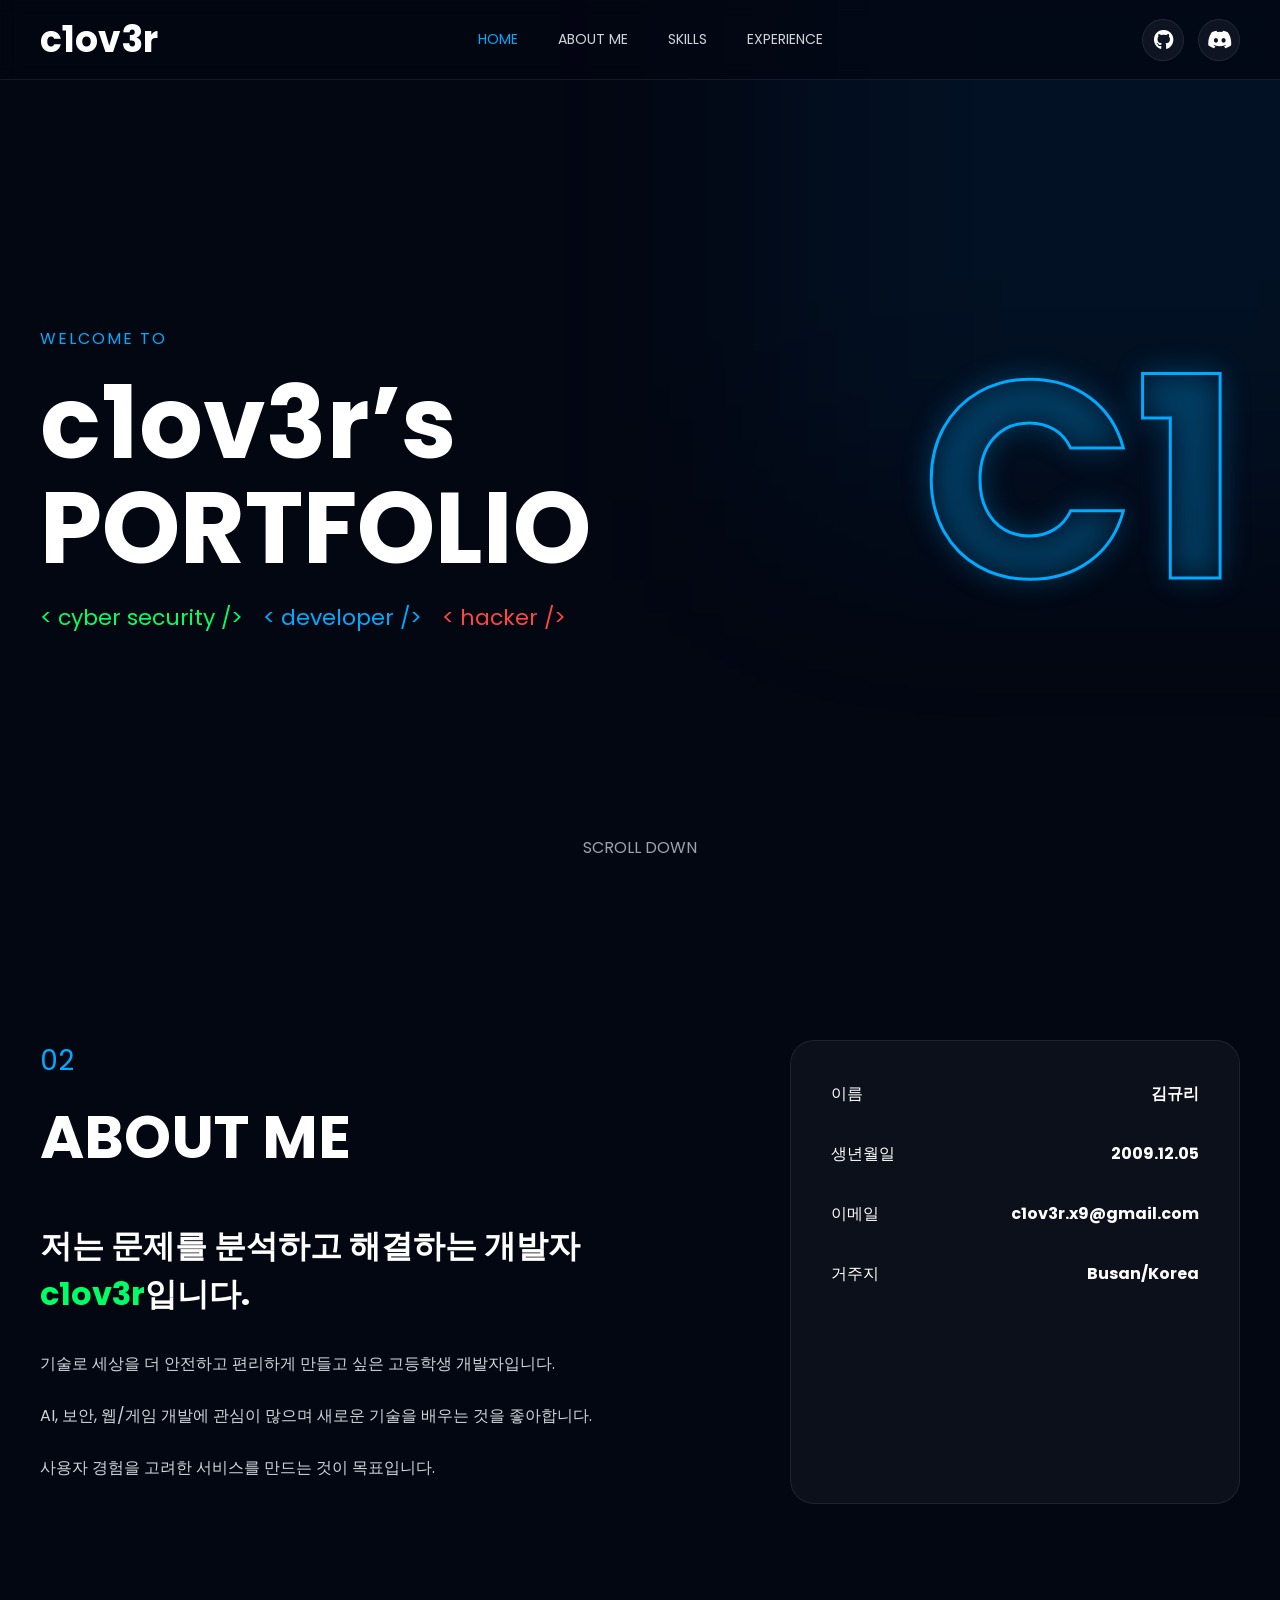
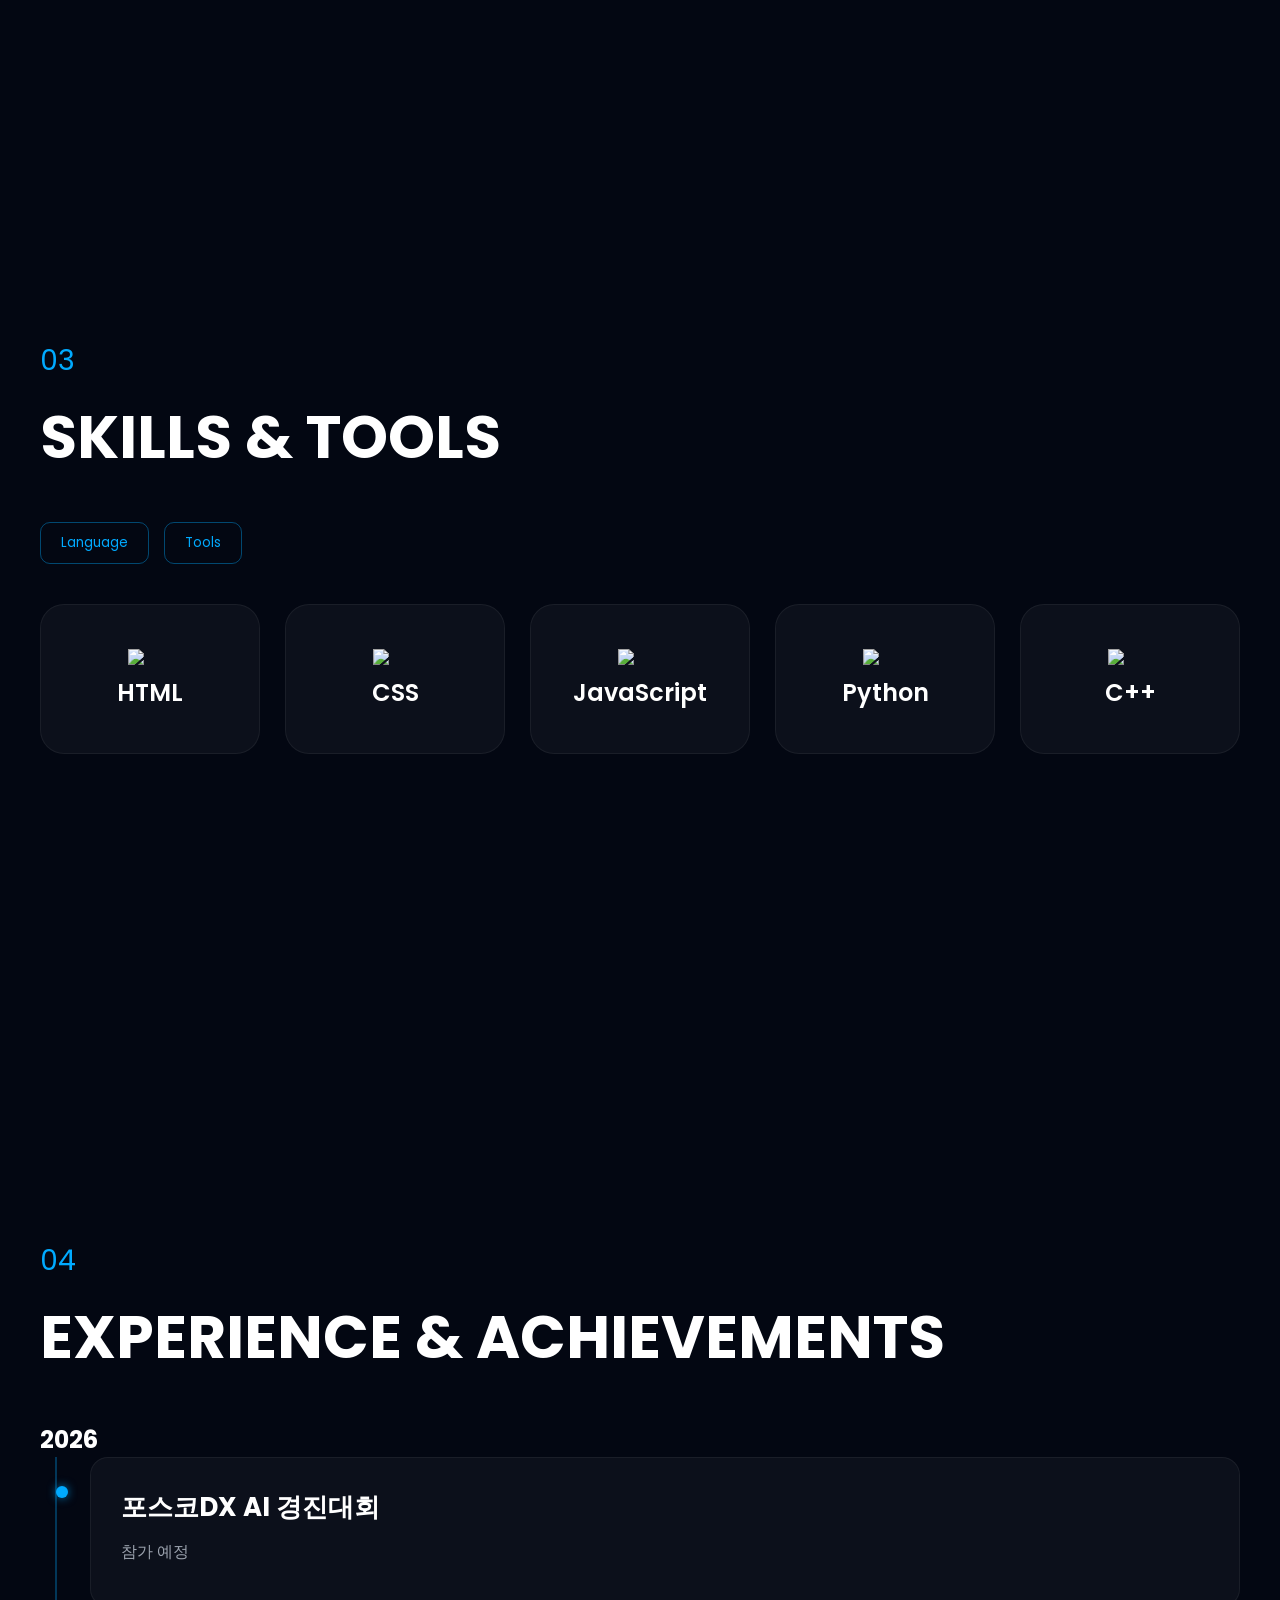
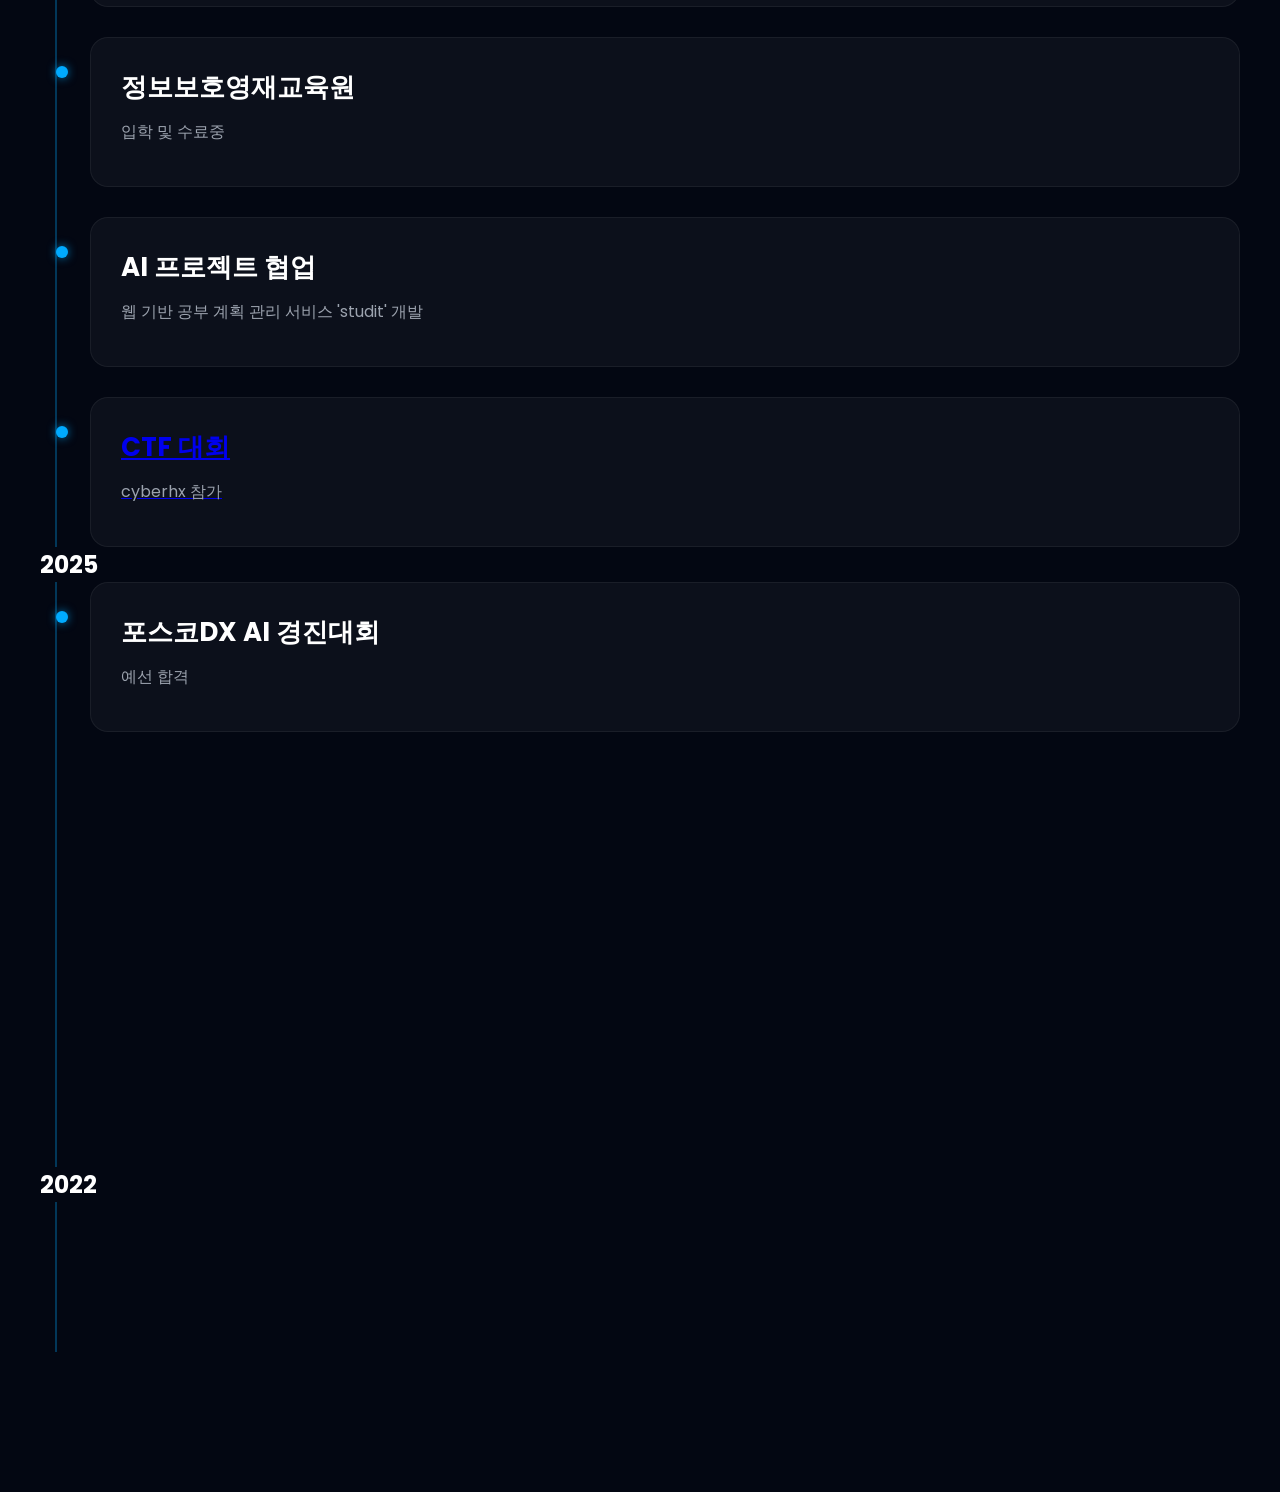
==== index.html @ b5b1b668 "Rename portfolio.html to index.html" ====
<!DOCTYPE html>
<html lang="ko">
<head>
  <meta charset="UTF-8">
  <meta name="viewport" content="width=device-width, initial-scale=1.0">
  <title>c1ov3r Portfolio</title>

  <link rel="stylesheet" href="portfolio.css">
  <link rel="stylesheet"
    href="https://cdnjs.cloudflare.com/ajax/libs/font-awesome/6.5.1/css/all.min.css">
</head>

<body>

<!-- HEADER -->
<header class="header">
  <div class="container header-container">

    <div class="logo">c1ov3r</div>

    <nav>
      <a href="#home">HOME</a>
      <a href="#about">ABOUT ME</a>
      <a href="#skills">SKILLS</a>
      <a href="#experience">EXPERIENCE</a>
    </nav>

    <div class="nav-icons">
      <a href="https://github.com/c1ov3r-x" target="_blank">
      <i class="fa-brands fa-github"></i>
      </a>
       <a href="https://discord.com/users/807173022796087297" target="_blank">
       <i class="fa-brands fa-discord"></i>
       </a>
    </div>

  </div>
</header>

<!-- HOME -->
<section id="home" class="hero">
  <div class="container hero-container">

    <div class="hero-left">
      <span class="welcome">WELCOME TO</span>

      <h1>
        c1ov3r’s <br>
        PORTFOLIO
      </h1>

      <div class="tags">
        <span class="green">&lt; cyber security /&gt;</span>
        <span class="blue">&lt; developer /&gt;</span>
        <span class="red">&lt; hacker /&gt;</span>
      </div>
    </div>

    <div class="hero-right">
      <h2>C1</h2>
    </div>

  </div>

  <div class="scroll-down">SCROLL DOWN</div>
</section>

<!-- ABOUT -->
<section id="about" class="about-page">
  <div class="container about-container">

    <div class="about-left">
      <span class="section-number">02</span>
      <h1>ABOUT ME</h1>

      <h3>
        저는 문제를 분석하고 해결하는 개발자 
        <span style="color:#00ff66;">c1ov3r</span>입니다.
      </h3>

      <p>기술로 세상을 더 안전하고 편리하게 만들고 싶은 고등학생 개발자입니다.</p>
      <p>AI, 보안, 웹/게임 개발에 관심이 많으며 새로운 기술을 배우는 것을 좋아합니다.</p>
      <p>사용자 경험을 고려한 서비스를 만드는 것이 목표입니다.</p>
    </div>

    <div class="about-card">
      <div class="info-row"><span>이름</span><strong>김규리</strong></div>
      <div class="info-row"><span>생년월일</span><strong>2009.12.05</strong></div>
      <div class="info-row"><span>이메일</span><strong>c1ov3r.x9@gmail.com</strong></div>
      <div class="info-row"><span>거주지</span><strong>Busan/Korea</strong></div>
    </div>

  </div>
</section>

<!-- SKILLS -->
<section id="skills" class="skills-page">
  <div class="container">

    <span class="section-number">03</span>
    <h1>SKILLS & TOOLS</h1>

    <div class="category-buttons">
      <button onclick="showCategory('language')">Language</button>
      <button onclick="showCategory('tools')">Tools</button>
    </div>

    <div id="skills-container" class="skills-grid"></div>
    <div id="experience-box" class="experience-box"></div>

  </div>
</section>

<!-- EXPERIENCE -->
<section id="experience" class="experience-page">
  <div class="container">

    <span class="section-number">04</span>
    <h1>EXPERIENCE & ACHIEVEMENTS</h1>

    <!-- 2026 -->
    <div class="year-section">
      <h2 class="year-title">2026</h2>

      <div class="timeline">

        <div class="timeline-card">
          <h3>포스코DX AI 경진대회</h3>
          <p>참가 예정</p>
        </div>

        <div class="timeline-card">
          <h3>정보보호영재교육원</h3>
          <p>입학 및 수료중</p>
        </div>

        <div class="timeline-card">
          <h3>AI 프로젝트 협업</h3>
          <p>웹 기반 공부 계획 관리 서비스 'studit' 개발</p>
        </div>

        <a href="https://ctf.cyberhx.com" target="_blank" class="timeline-card">
          <h3>CTF 대회</h3>
          <p>cyberhx 참가</p>
        </a>

      </div>
    </div>

    <!-- 2025 -->
    <div class="year-section">
      <h2 class="year-title">2025</h2>

      <div class="timeline">

        <div class="timeline-card">
          <h3>포스코DX AI 경진대회</h3>
          <p>예선 합격</p>
        </div>

        <div class="timeline-card">
          <h3>코딩 동아리 부장</h3>
          <p>팀 프로젝트 운영</p>
        </div>

        <div class="timeline-card">
          <h3>메이커톤 & 해커톤</h3>
          <p>
            다양한 프로젝트 개발 및 발표<br>
            - 심장박동 측정 앱 개발<br>
            - 촉각 통역 시스템 개발<br>
            - 자율주행 시뮬레이터 웹 개발
          </p>
        </div>

      </div>
    </div>

    <!-- 2022 -->
    <div class="year-section">
      <h2 class="year-title">2022</h2>

      <div class="timeline">
        <div class="timeline-card">
          <h3>정보처리기능사</h3>
          <p>자격증 취득</p>
        </div>
      </div>

    </div>

  </div>
</section>

<script src="portfolio.js"></script>

</body>
</html>
---- portfolio.css ----
@import url('https://fonts.googleapis.com/css2?family=Poppins:wght@300;400;500;600;700;800&display=swap');

*{
  margin:0;
  padding:0;
  box-sizing:border-box;
  font-family:'Poppins', sans-serif;
}

html{
  scroll-behavior:smooth;
}

body{
  background:#030712;
  color:white;
  overflow-x:hidden;
}

/* 배경 효과 */

body::before{
  content:'';
  position:fixed;

  width:700px;
  height:700px;

  background:rgba(0,140,255,0.08);

  filter:blur(120px);

  top:-200px;
  right:-200px;

  z-index:-1;
}

/* 공통 컨테이너 */

.container{
  width:100%;
  max-width:1200px;
  margin:0 auto;
}

/* HEADER */

.header{
  width:100%;
  height:80px;

  position:fixed;
  top:0;

  background:rgba(3,7,18,0.7);

  backdrop-filter:blur(10px);

  border-bottom:1px solid rgba(255,255,255,0.08);

  z-index:999;
}

.header-container{
  height:100%;

  display:flex;
  justify-content:space-between;
  align-items:center;
}

.logo{ 
  font-size:36px; 
  font-weight:700; 
}

nav{
  display:flex;
  gap:40px;
}

nav a{
  color:#d1d5db;
  text-decoration:none;
  font-size:14px;
  transition:0.3s;
}

nav a:hover,
nav a.active{
  color:#00aaff;
}

/* ===== NAV ICONS ===== */

.nav-icons{
    display:flex;
    align-items:center;
    gap:14px;
}

.nav-icons a{
    width:42px;
    height:42px;

    display:flex;
    justify-content:center;
    align-items:center;

    border-radius:50%;

    background:rgba(255,255,255,0.05);
    border:1px solid rgba(255,255,255,0.08);

    text-decoration:none;

    transition:.3s;
}

.nav-icons a:hover{
    background:#00aaff;
    border-color:#00aaff;

    transform:translateY(-3px);

    box-shadow:0 0 15px rgba(0,170,255,.5);
}

.nav-icons i{
    color:white;
    font-size:20px;
}

/* HERO */

.hero{
  min-height:100vh;

  display:flex;
  align-items:center;

  padding:120px 40px 60px;
}

.hero-container{
  width:100%;

  display:flex;
  justify-content:space-between;
  align-items:center;
}

.hero-left{
  max-width:650px;
}

.welcome{
  color:#00aaff;
  letter-spacing:2px;
}

.hero-left h1{
  font-size:100px;
  line-height:1.05;
  margin:20px 0;
}

.tags{
  display:flex;
  flex-wrap:wrap;
  gap:20px;

  font-size:22px;
}

.green{
  color:#00ff66;
}

.blue{
  color:#00aaff;
}

.red{
  color:#ff4444;
}

.hero-right h2{
  font-size:280px;

  color:transparent;

  -webkit-text-stroke:3px #00aaff;

  text-shadow:0 0 30px rgba(0,170,255,0.3);
}

.scroll-down{
  position:absolute;

  bottom:40px;
  left:50%;

  transform:translateX(-50%);

  color:#9ca3af;
}

/* 공통 페이지 */

.about-page,
.skills-page,
.experience-page{
  min-height:100vh;
  padding:140px 40px;
}

.section-number{
  color:#00aaff;
  font-size:28px;
}

h1{
  font-size:60px;
  margin:10px 0 40px;
}

/* ABOUT */

.about-container{
  display:flex;
  justify-content:space-between;
  gap:80px;
}

.about-left{
  max-width:650px;
}

.about-left h3{
  font-size:32px;
  line-height:1.5;
  margin-bottom:30px;
}

.about-left p{
  line-height:2;
  color:#d1d5db;
  margin-bottom:20px;
}

.about-card{
  width:450px;

  background:rgba(255,255,255,0.04);

  border:1px solid rgba(255,255,255,0.08);

  border-radius:24px;

  padding:40px;
}

.info-row{
  display:flex;
  justify-content:space-between;

  margin-bottom:35px;
}

/* SKILLS */

.skills-grid{
  display:grid;

  grid-template-columns:repeat(5,1fr);

  gap:25px;
}

.skill-box{
  height:150px;

  background:rgba(255,255,255,0.04);

  border:1px solid rgba(255,255,255,0.06);

  border-radius:24px;

  display:flex;
  justify-content:center;
  align-items:center;

  font-size:24px;
  font-weight:600;

  transition:0.3s;
}

.skill-box:hover{
  transform:translateY(-10px);

  border:1px solid #00aaff;

  box-shadow:0 0 25px rgba(0,170,255,0.25);
}

/* EXPERIENCE */

.timeline{
  position: relative;
  display:flex;
  flex-direction:column;
  gap:30px;
  padding-left:50px;
}

/* 왼쪽 세로 라인 */
.timeline::before{
  content:"";
  position:absolute;
  left:15px;
  top:0;
  width:2px;
  height:100%;
  background:rgba(0,170,255,0.3);
}

.timeline-card{
  position:relative;

  background:rgba(255,255,255,0.04);
  border:1px solid rgba(255,255,255,0.06);
  border-radius:18px;

  padding:30px;

  transition:0.3s;

  /* 스크롤 애니메이션 */
  opacity:0;
  transform:translateY(40px);
}

/* 등장 */
.timeline-card.show{
  opacity:1;
  transform:translateY(0);
}

/* 카드 앞 점 */
.timeline-card::before{
  content:"";
  position:absolute;
  left:-35px;
  top:28px;
  width:12px;
  height:12px;
  background:#00aaff;
  border-radius:50%;
  box-shadow:0 0 10px rgba(0,170,255,0.7);
}

.timeline-card:hover{
  transform:translateX(10px);
  border-color:#00aaff;
  box-shadow:0 0 20px rgba(0,170,255,0.25);
}

.timeline-card:hover::before{
  transform:scale(1.3);
  box-shadow:0 0 20px #00aaff;
}

.timeline-card h3{
  font-size:26px;
}

.timeline-card p{
  margin:12px 0;
  color:#9ca3af;
}

/* 반응형 */

@media(max-width:1100px){

  .hero-container{
    flex-direction:column;
    gap:50px;
    text-align:center;
  }

  .hero-right h2{
    font-size:180px;
  }

  .about-container{
    flex-direction:column;
  }

  .about-card{
    width:100%;
  }

  .skills-grid{
    grid-template-columns:repeat(2,1fr);
  }

  .nav-icons{
    display:none;
  }
}

@media(max-width:700px){

  .header{
    padding:0 20px;
  }

  nav{
    display:none;
  }

  .hero-left h1{
    font-size:60px;
  }

  .hero-right h2{
    font-size:120px;
  }

  h1{
    font-size:42px;
  }

  .skills-grid{
    grid-template-columns:1fr;
  }

  .blue-text{
    color:#00aaff !important;
  }

}

.category-buttons{
  display:flex;
  gap:15px;
  margin-bottom:40px;
}

.category-buttons button{
  background:transparent;
  border:1px solid rgba(0,170,255,0.4);
  color:#00aaff;

  padding:10px 20px;
  border-radius:10px;

  cursor:pointer;
  transition:0.3s;
}

.category-buttons button:hover{
  background:#00aaff;
  color:black;
  box-shadow:0 0 15px rgba(0,170,255,0.4);
}

.skill-box{
  flex-direction:column;
  gap:10px;
}

.skill-box img{
  width:45px;
}

.experience-box{
  margin-top:50px;
  padding:35px;

  background:rgba(255,255,255,0.04);
  border:1px solid rgba(0,170,255,0.3);

  border-radius:20px;

  display:none;

  animation:fadeIn 0.3s ease;
}

.experience-box h3{
  color:#00aaff;
  font-size:24px;
  margin-bottom:10px;
}

.experience-box p{
  color:#9ca3af;
  line-height:1.8;
}

@keyframes fadeIn{
  from{
    opacity:0;
    transform:translateY(10px);
  }
  to{
    opacity:1;
    transform:translateY(0);
  }
}
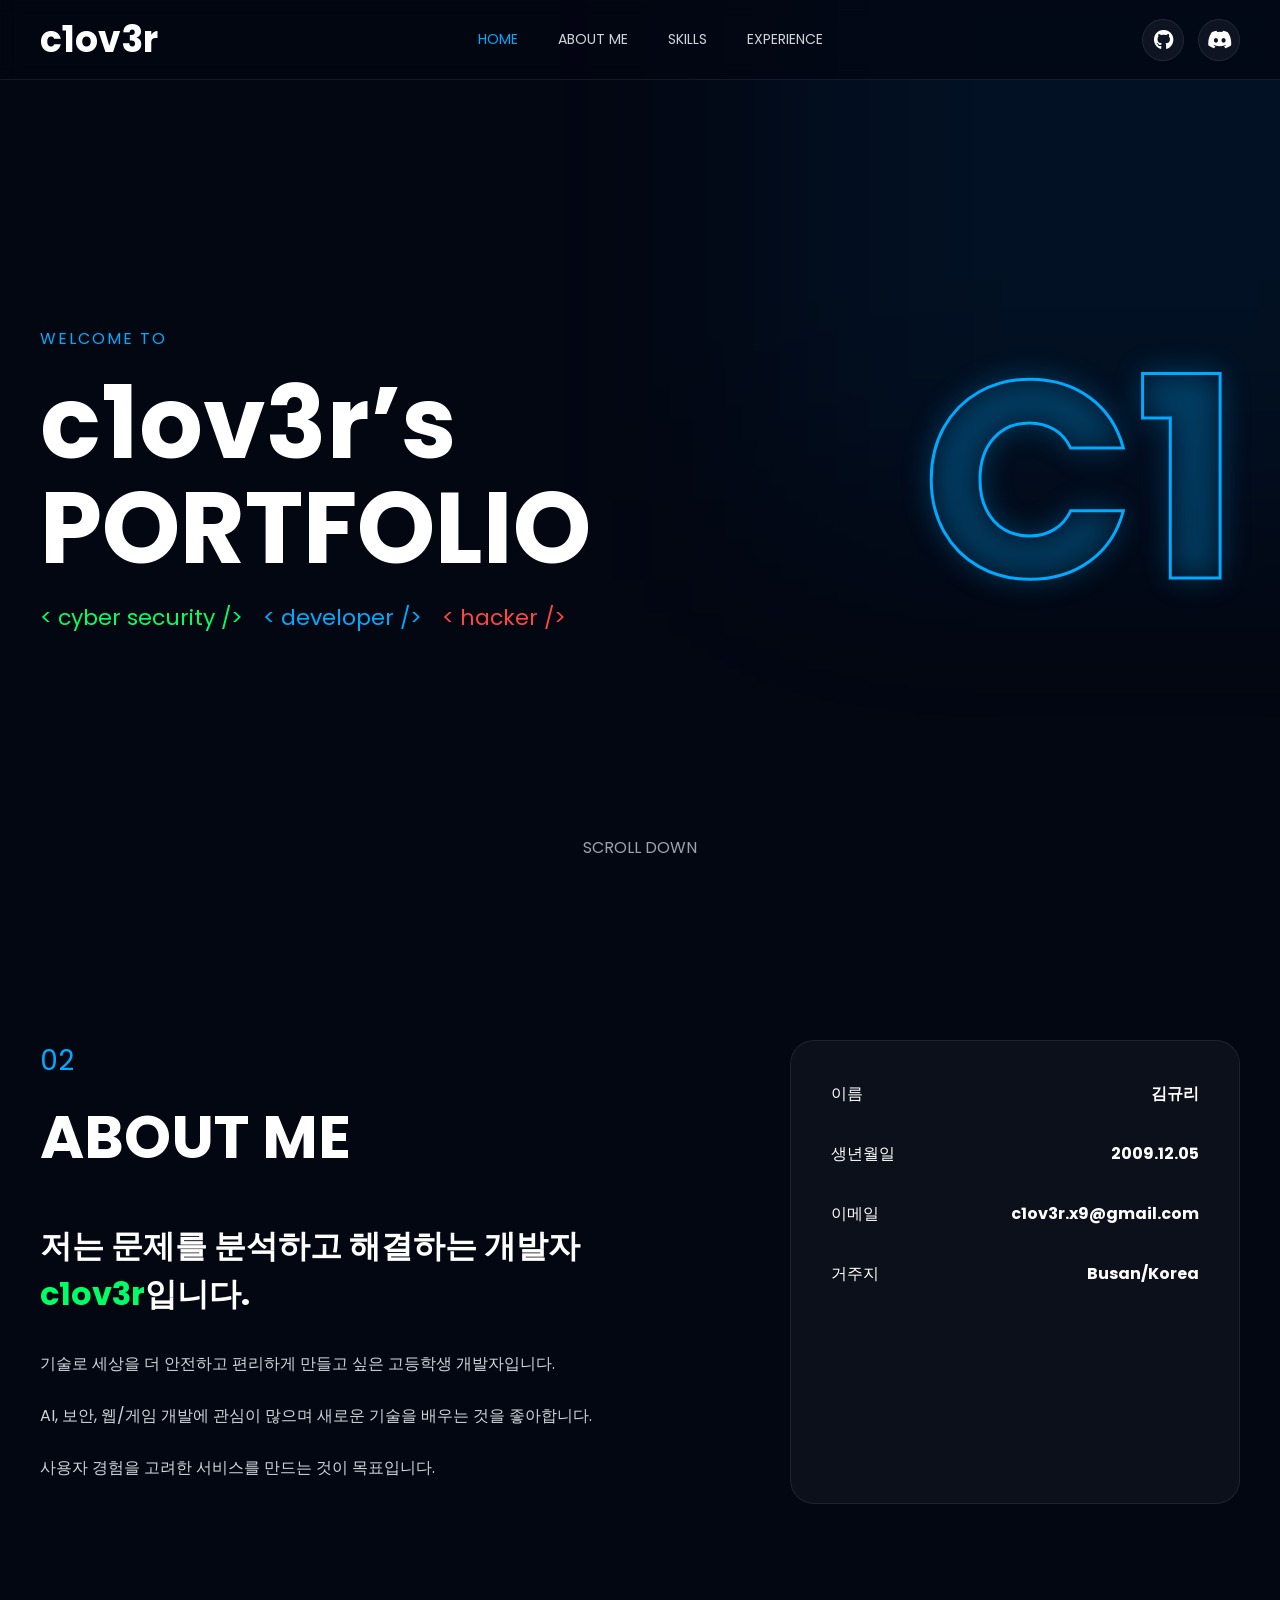
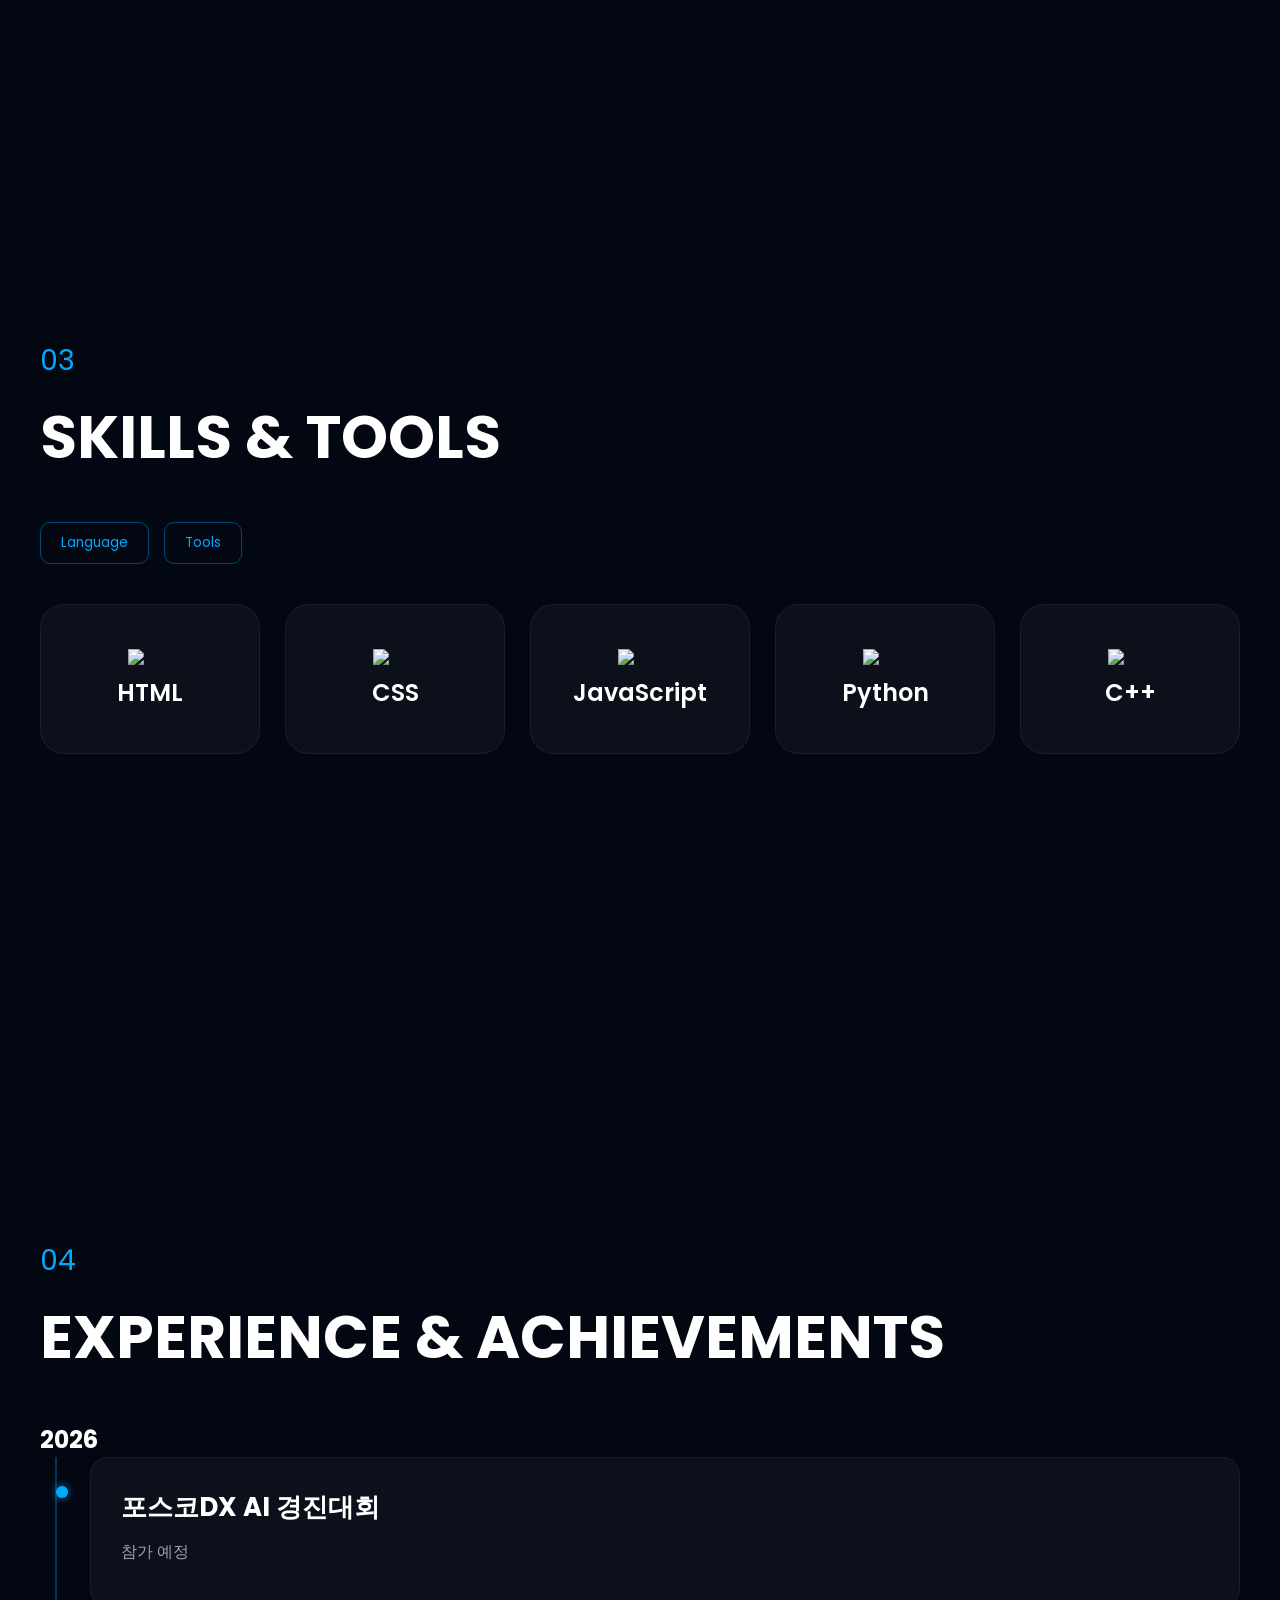
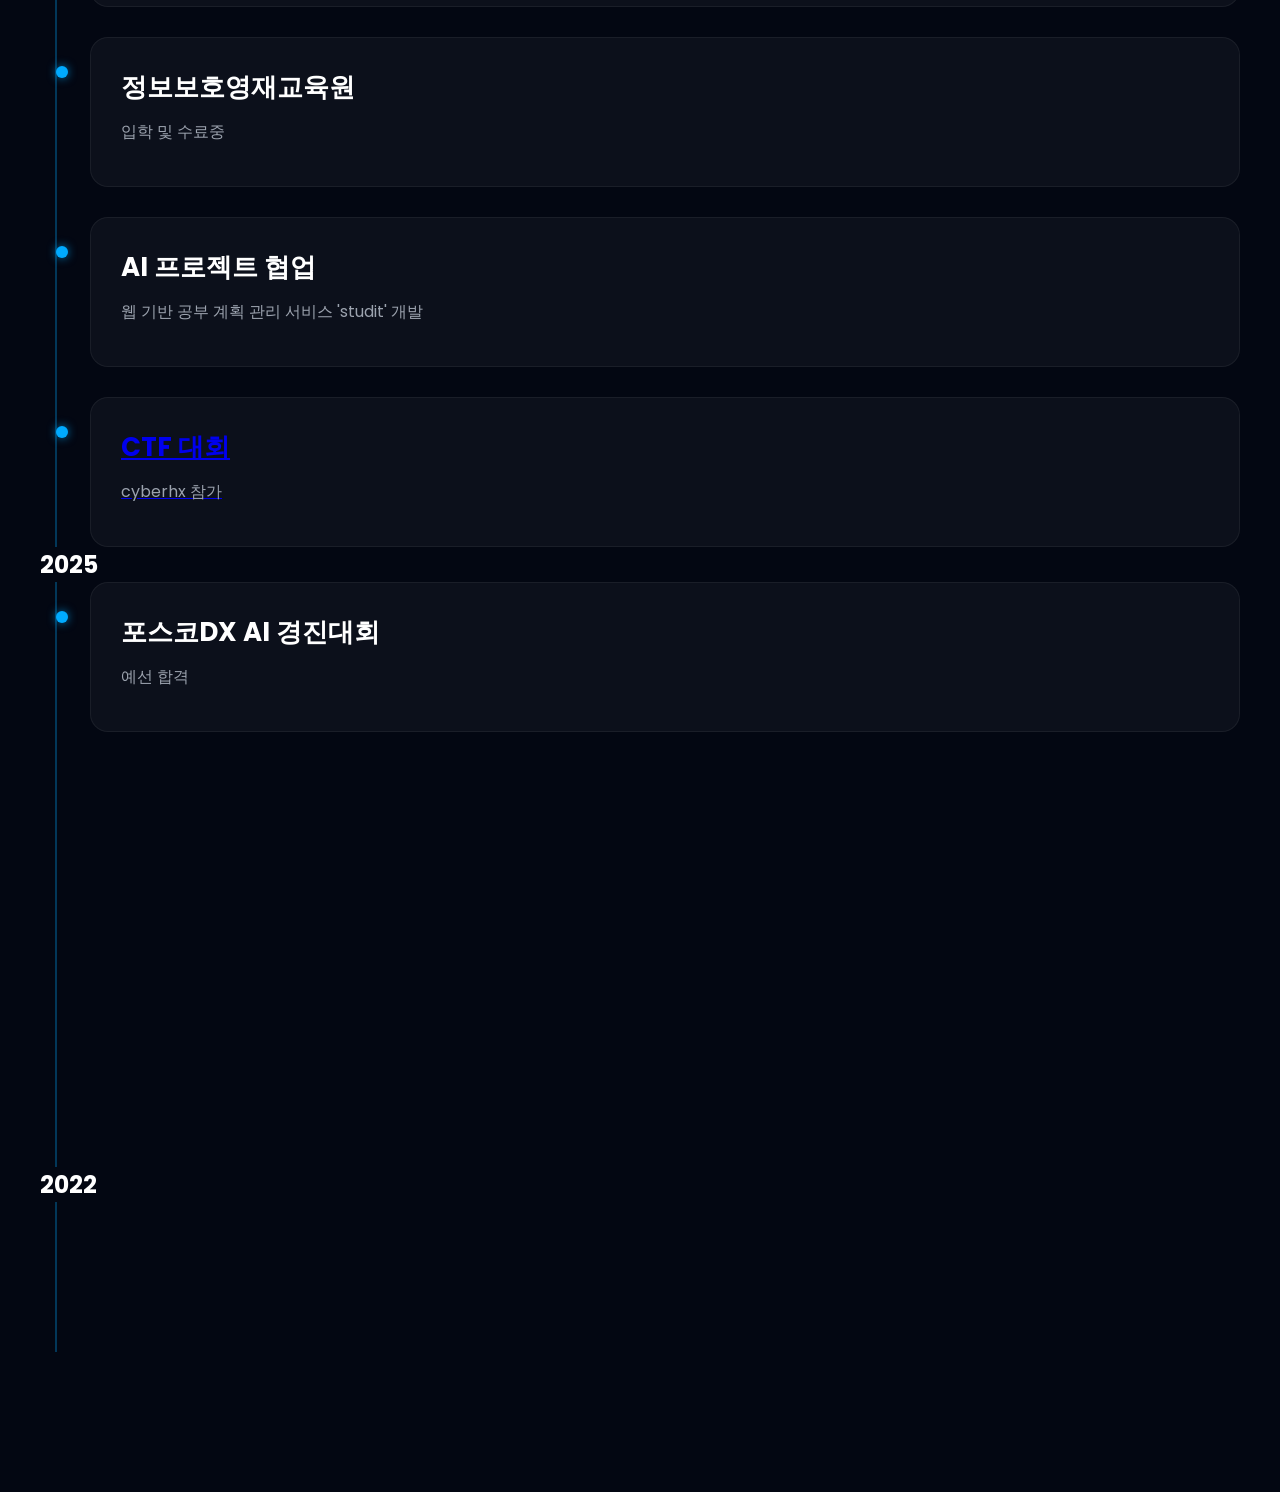
==== commit 897689ed: "Update index.html" ====
--- a/index.html
+++ b/index.html
@@ -168,7 +168,7 @@
           <p>
             다양한 프로젝트 개발 및 발표<br>
             - 심장박동 측정 앱 개발<br>
-            - 촉각 통역 시스템 개발<br>
+            - 시청각장애인의 사회적 의사소통을 지원하는 AI 기반 촉각 통역 시스템 개발<br>
             - 자율주행 시뮬레이터 웹 개발
           </p>
         </div>
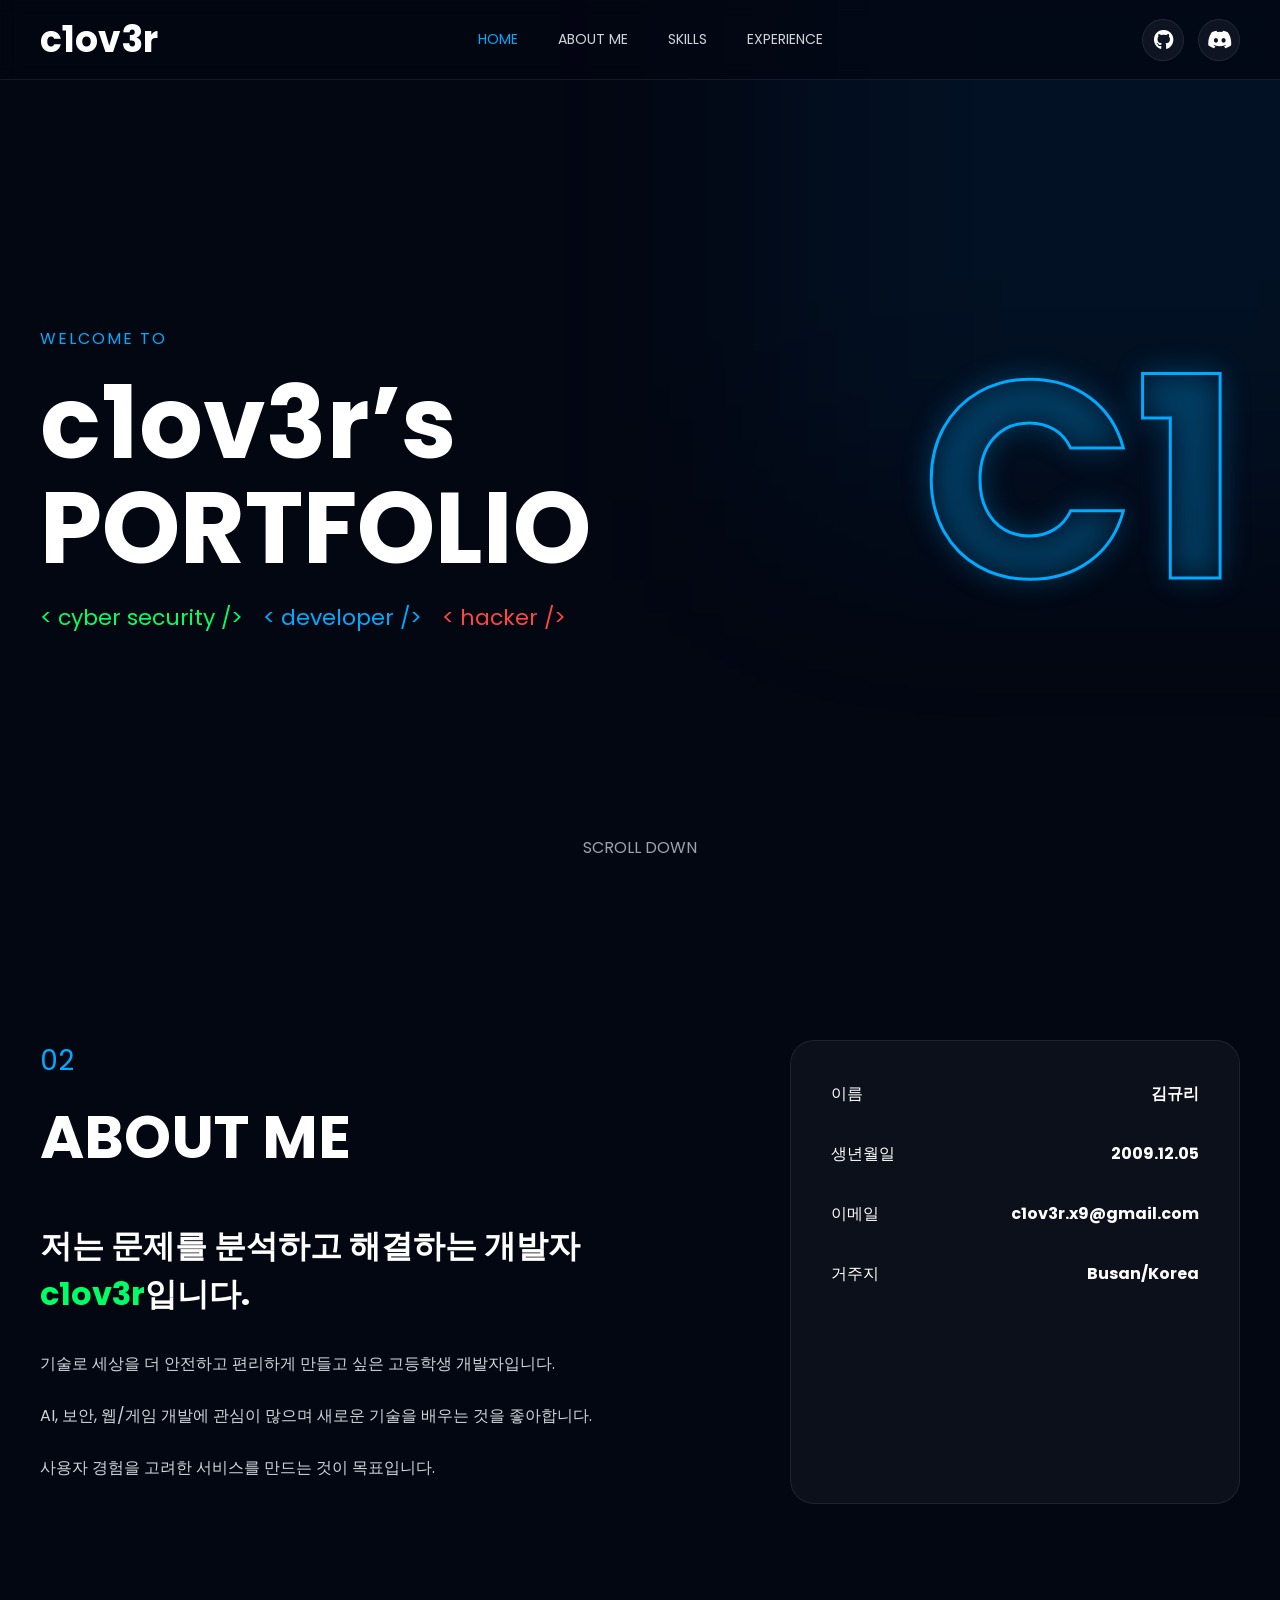
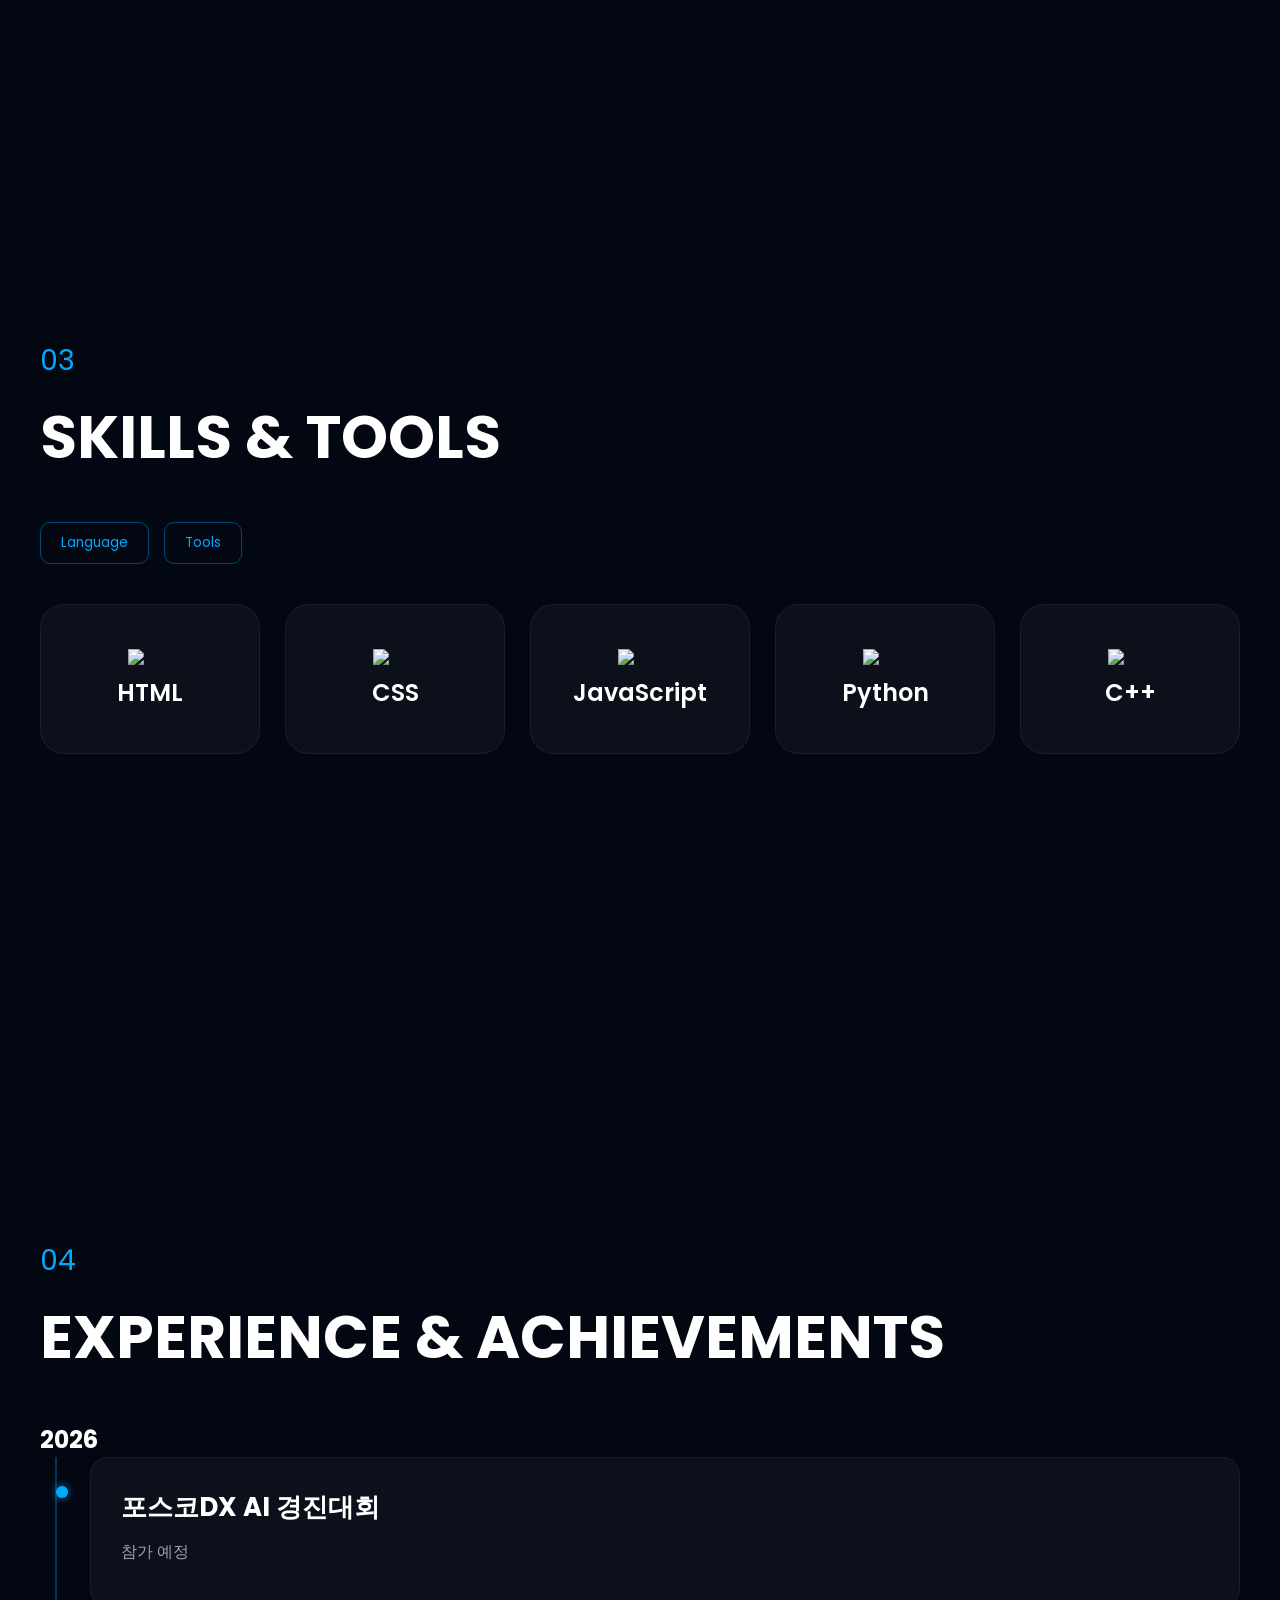
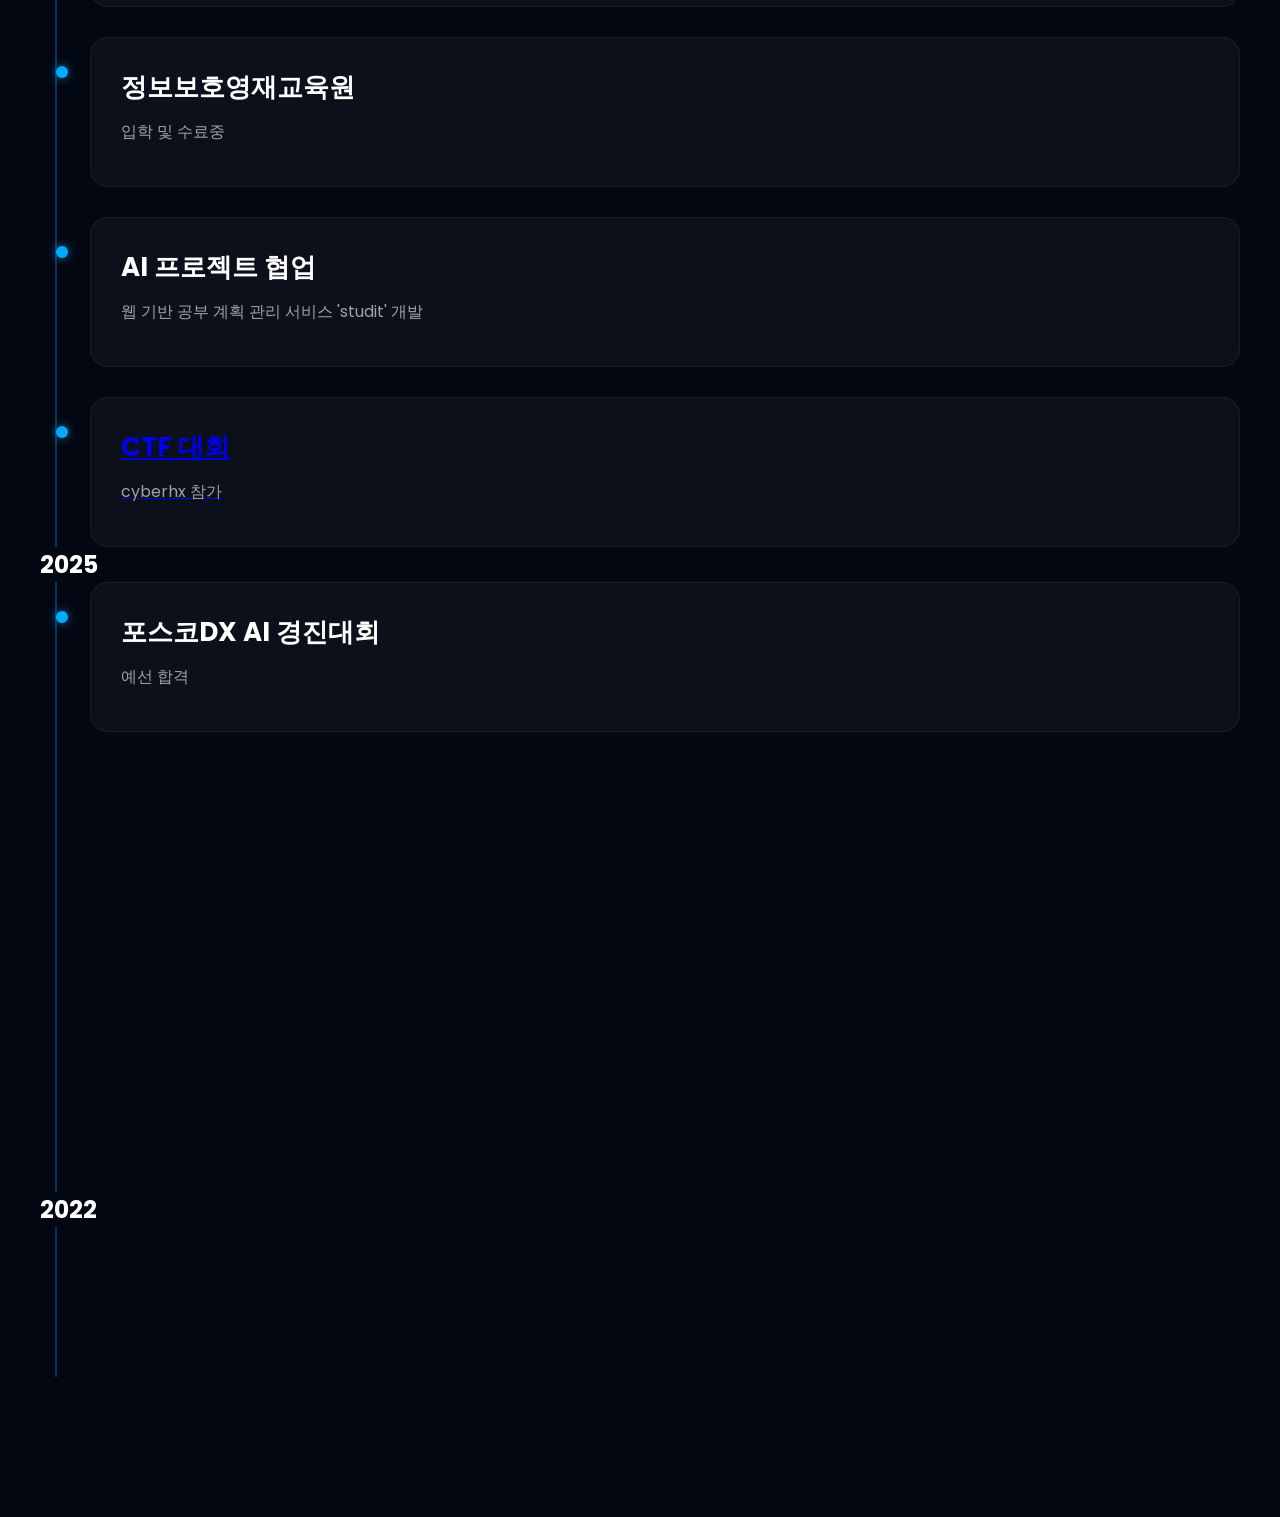
==== commit 5f85c565: "Update index.html" ====
--- a/index.html
+++ b/index.html
@@ -169,7 +169,8 @@
             다양한 프로젝트 개발 및 발표<br>
             - 심장박동 측정 앱 개발<br>
             - 시청각장애인의 사회적 의사소통을 지원하는 AI 기반 촉각 통역 시스템 개발<br>
-            - 자율주행 시뮬레이터 웹 개발
+            - 자율주행 시뮬레이터 웹 개발<br>
+            등등
           </p>
         </div>
 
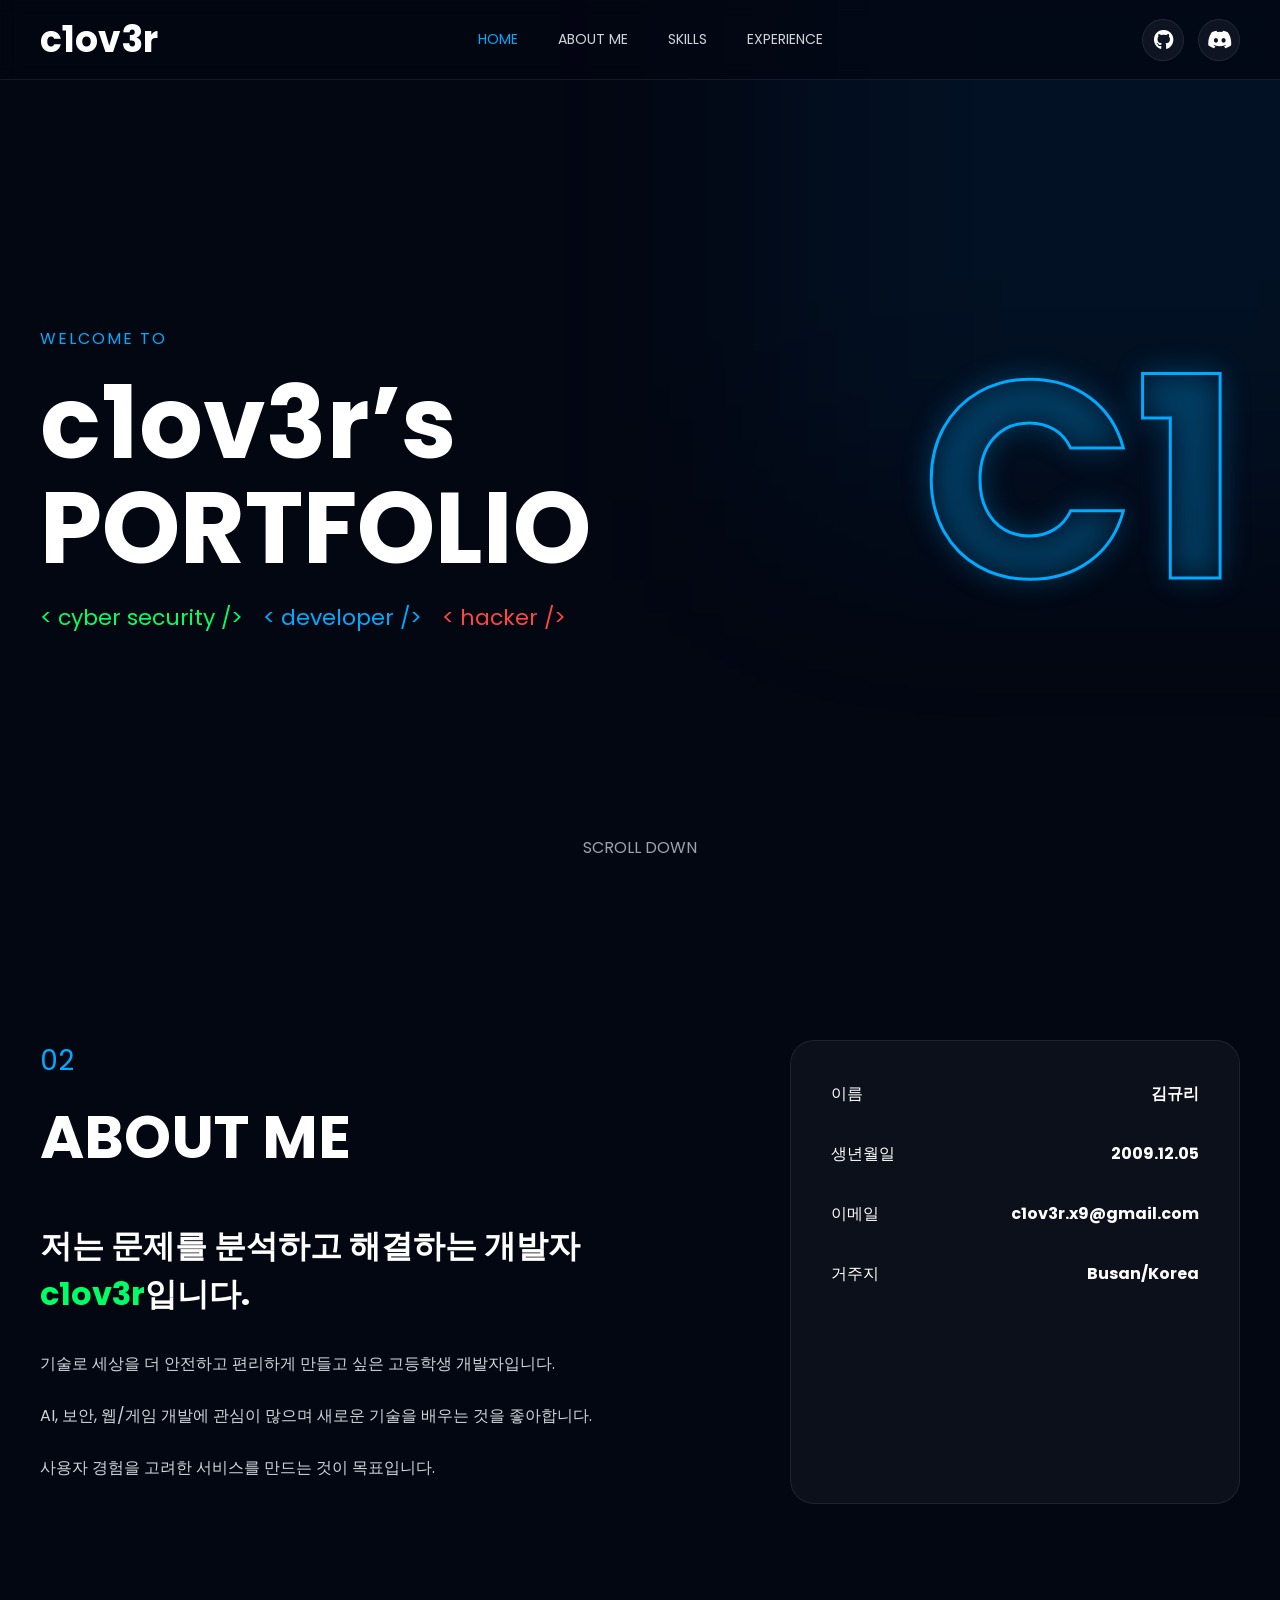
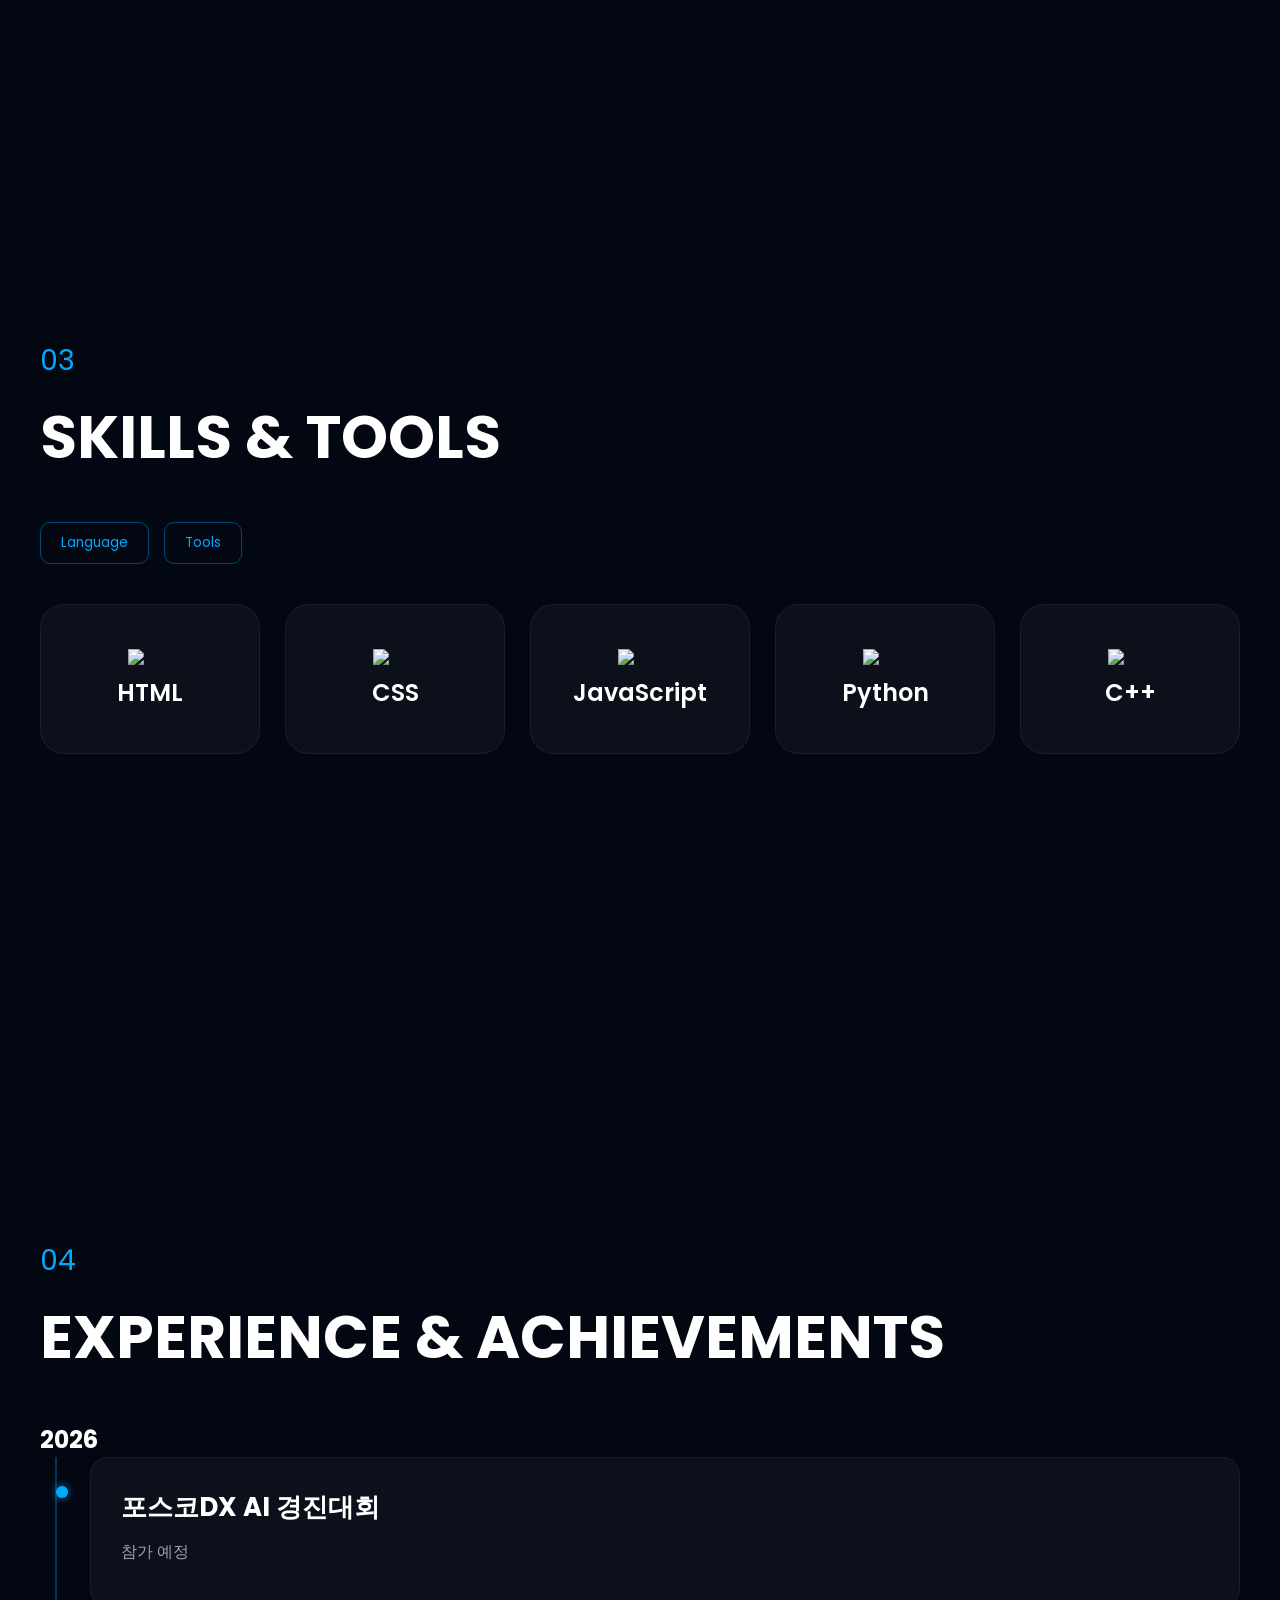
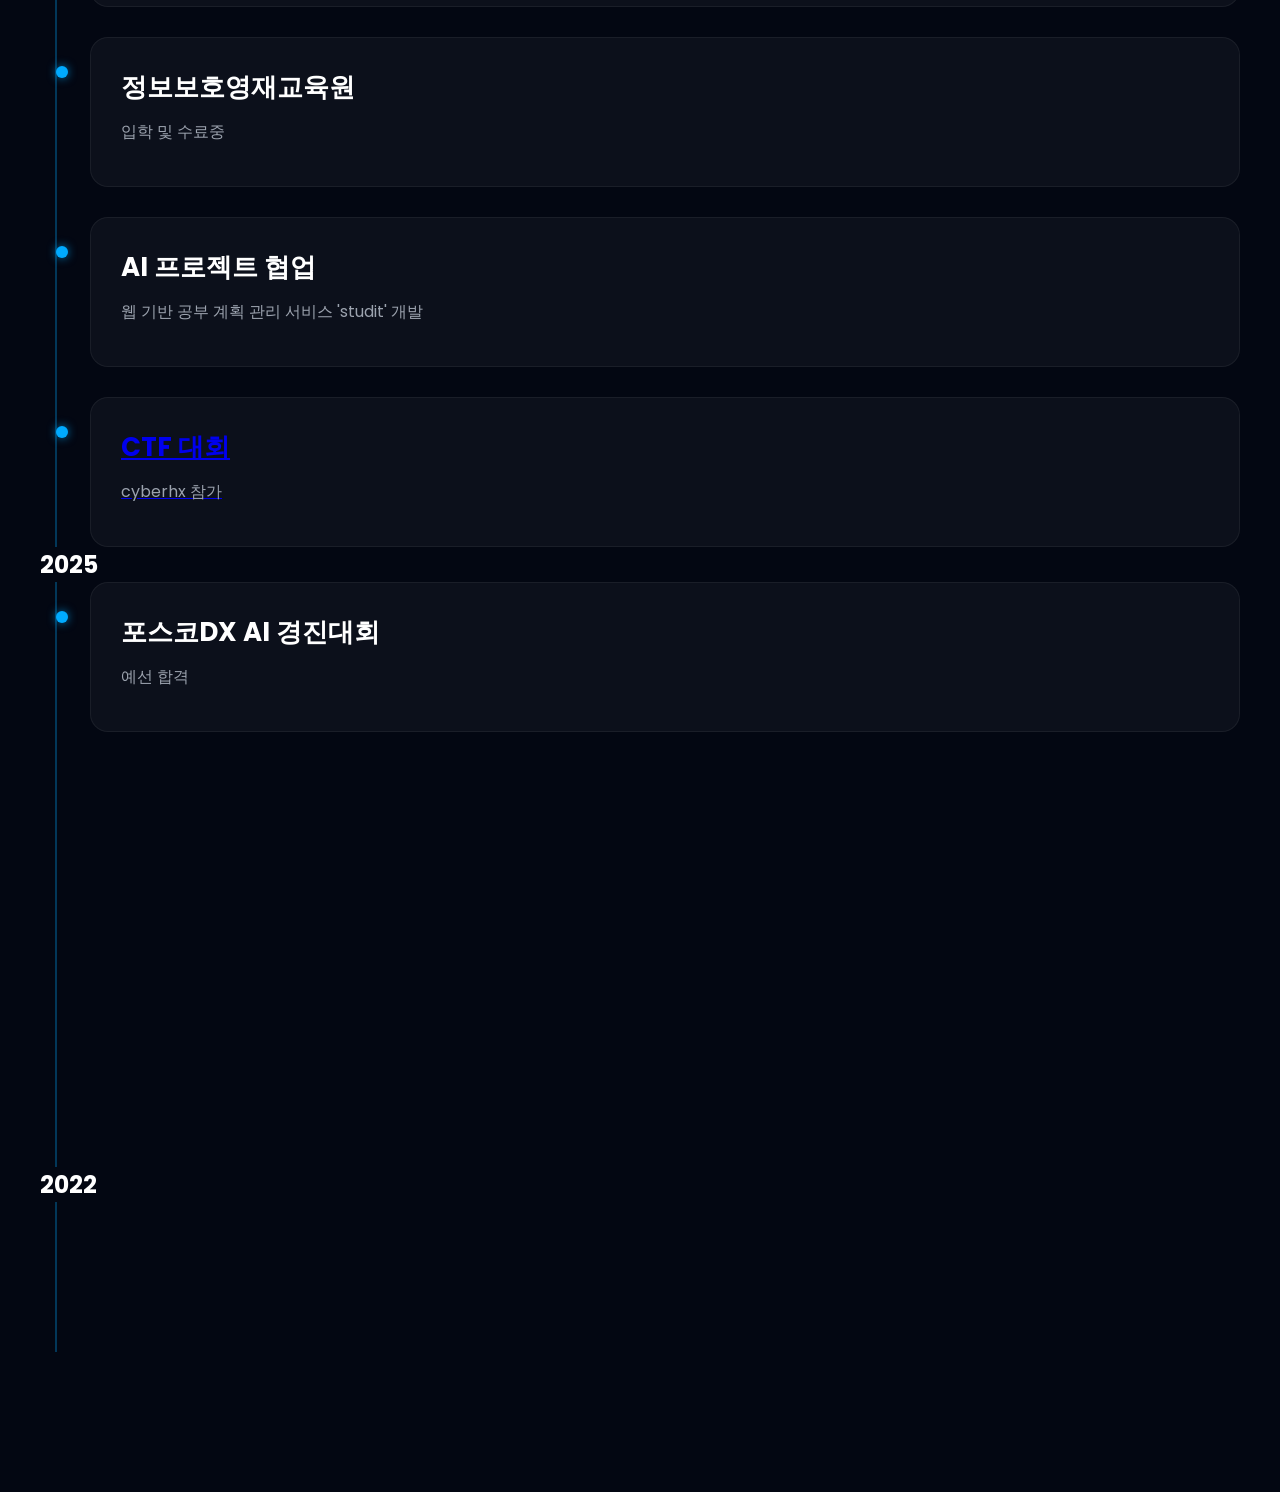
==== commit 6c07c068: "Update index.html" ====
--- a/index.html
+++ b/index.html
@@ -169,8 +169,7 @@
             다양한 프로젝트 개발 및 발표<br>
             - 심장박동 측정 앱 개발<br>
             - 시청각장애인의 사회적 의사소통을 지원하는 AI 기반 촉각 통역 시스템 개발<br>
-            - 자율주행 시뮬레이터 웹 개발<br>
-            등등
+            - 자율주행 시뮬레이터 웹 개발
           </p>
         </div>
 
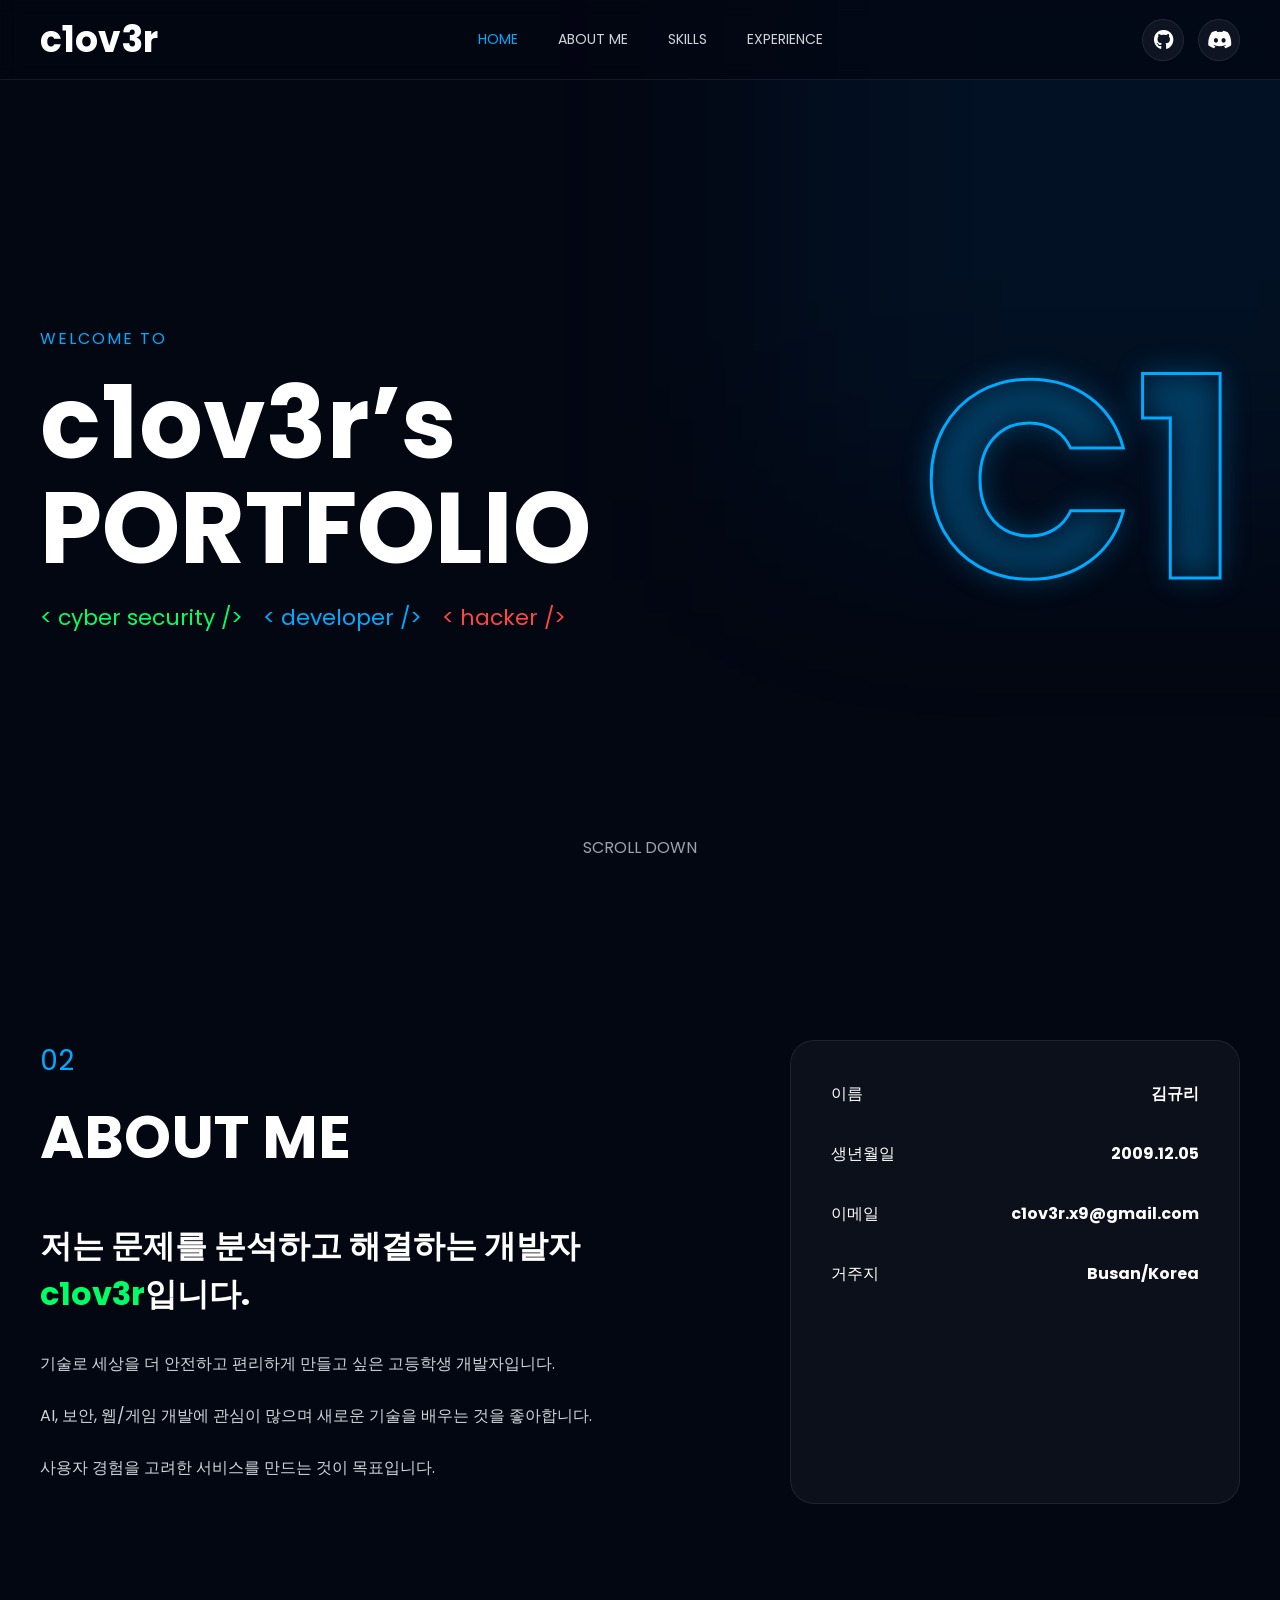
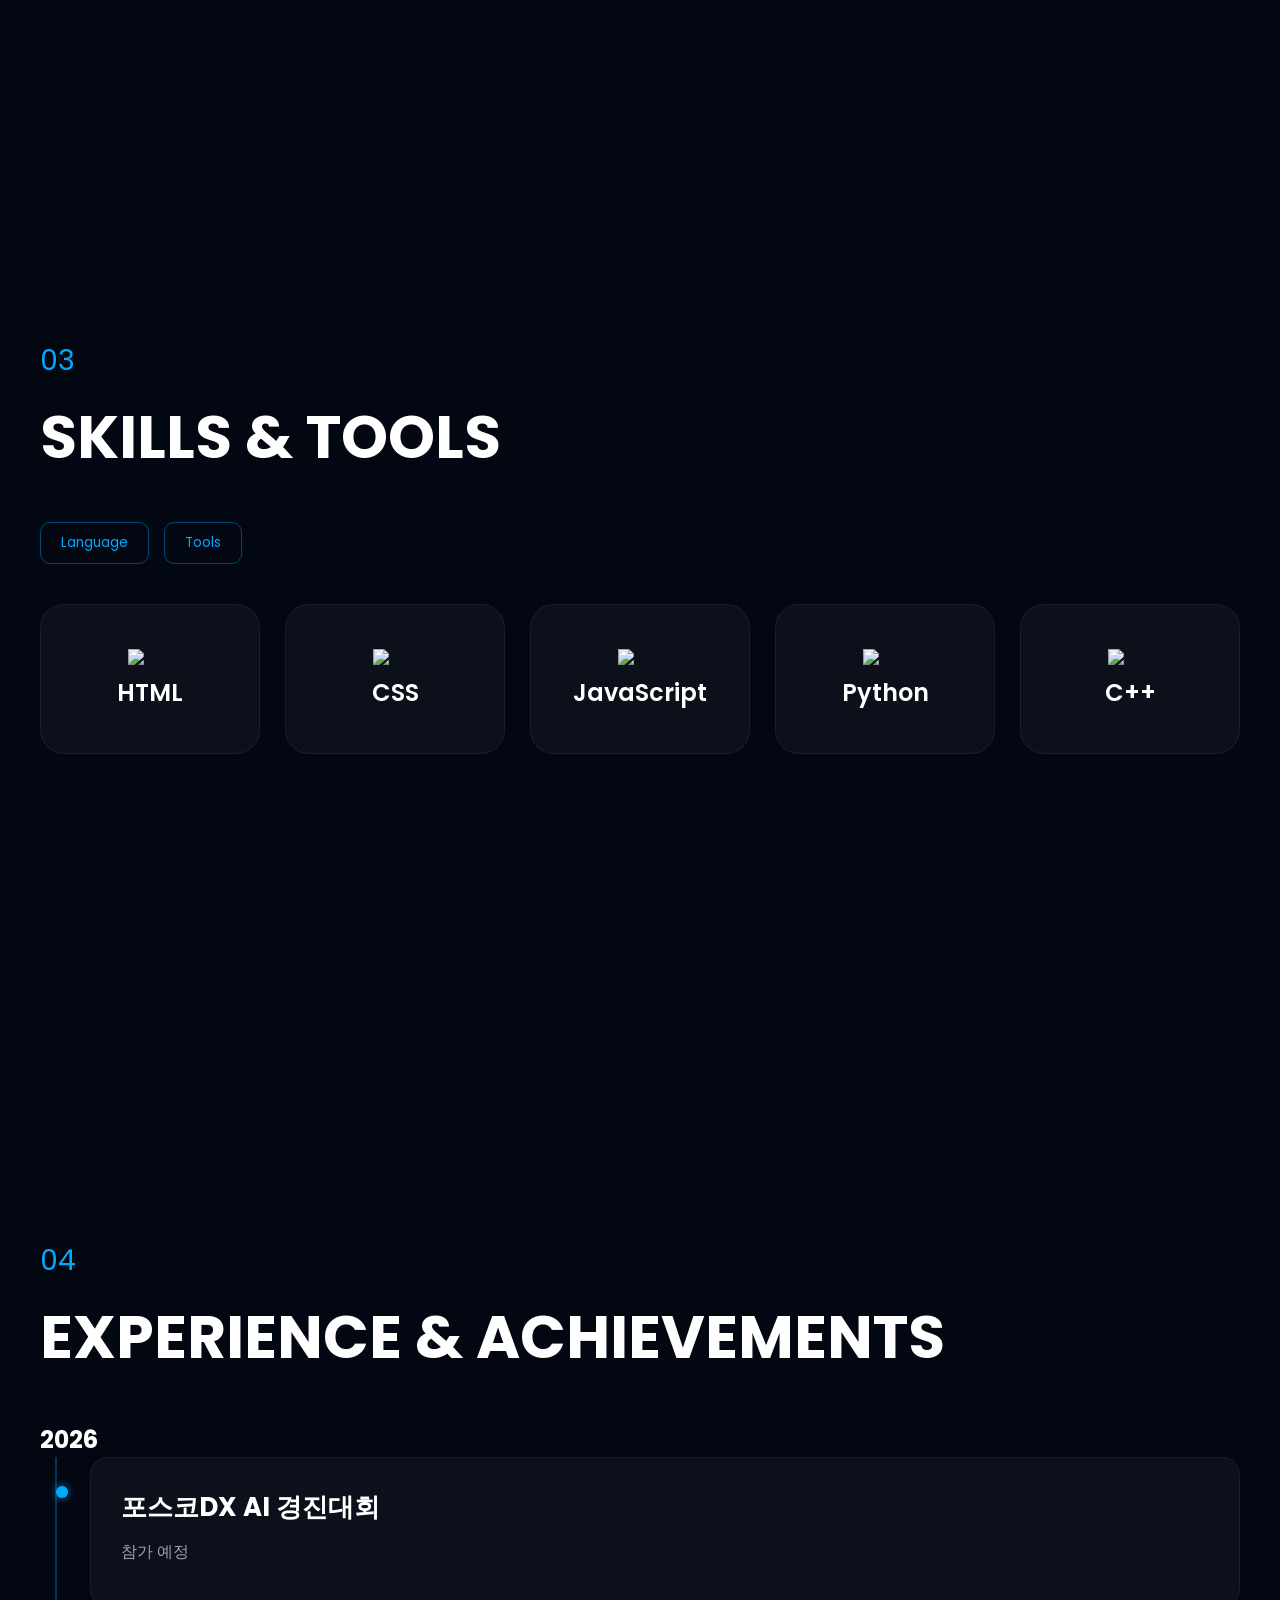
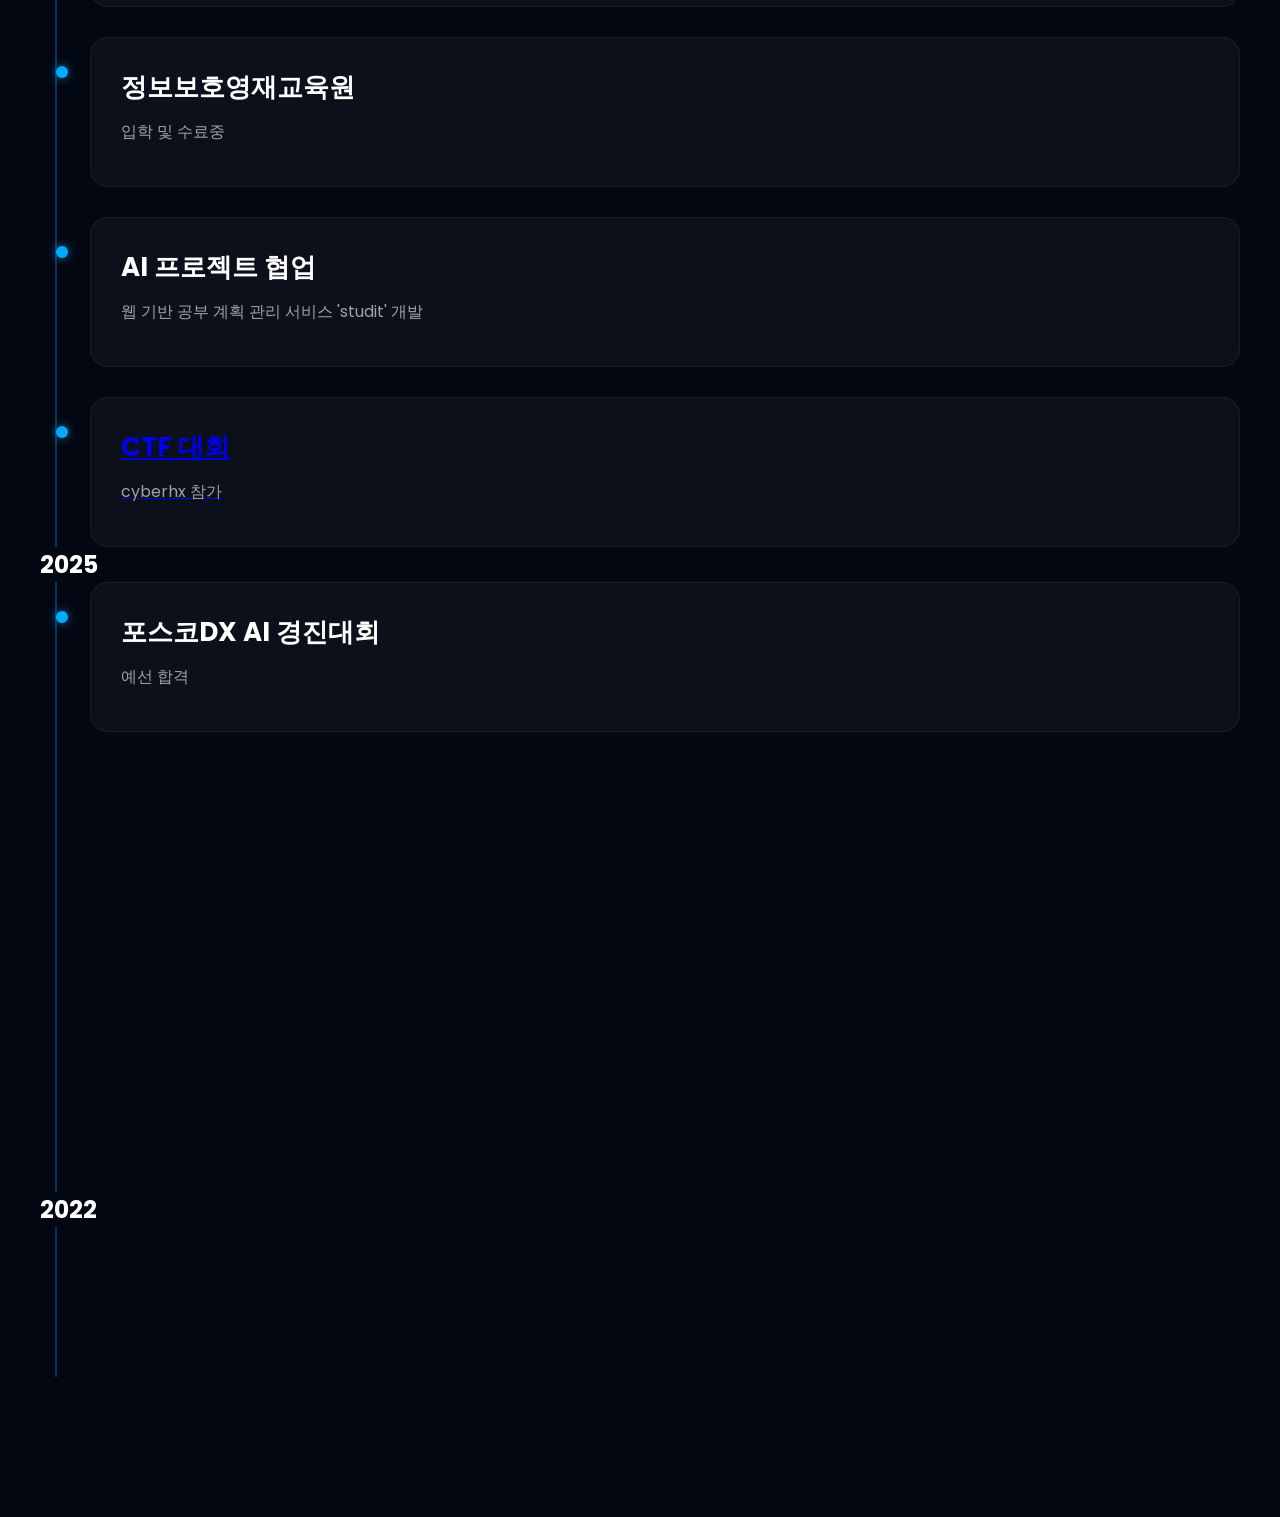
==== commit 5b017104: "Update index.html" ====
--- a/index.html
+++ b/index.html
@@ -169,7 +169,8 @@
             다양한 프로젝트 개발 및 발표<br>
             - 심장박동 측정 앱 개발<br>
             - 시청각장애인의 사회적 의사소통을 지원하는 AI 기반 촉각 통역 시스템 개발<br>
-            - 자율주행 시뮬레이터 웹 개발
+            - 자율주행 시뮬레이터 웹 개발<br>
+            등등
           </p>
         </div>
 
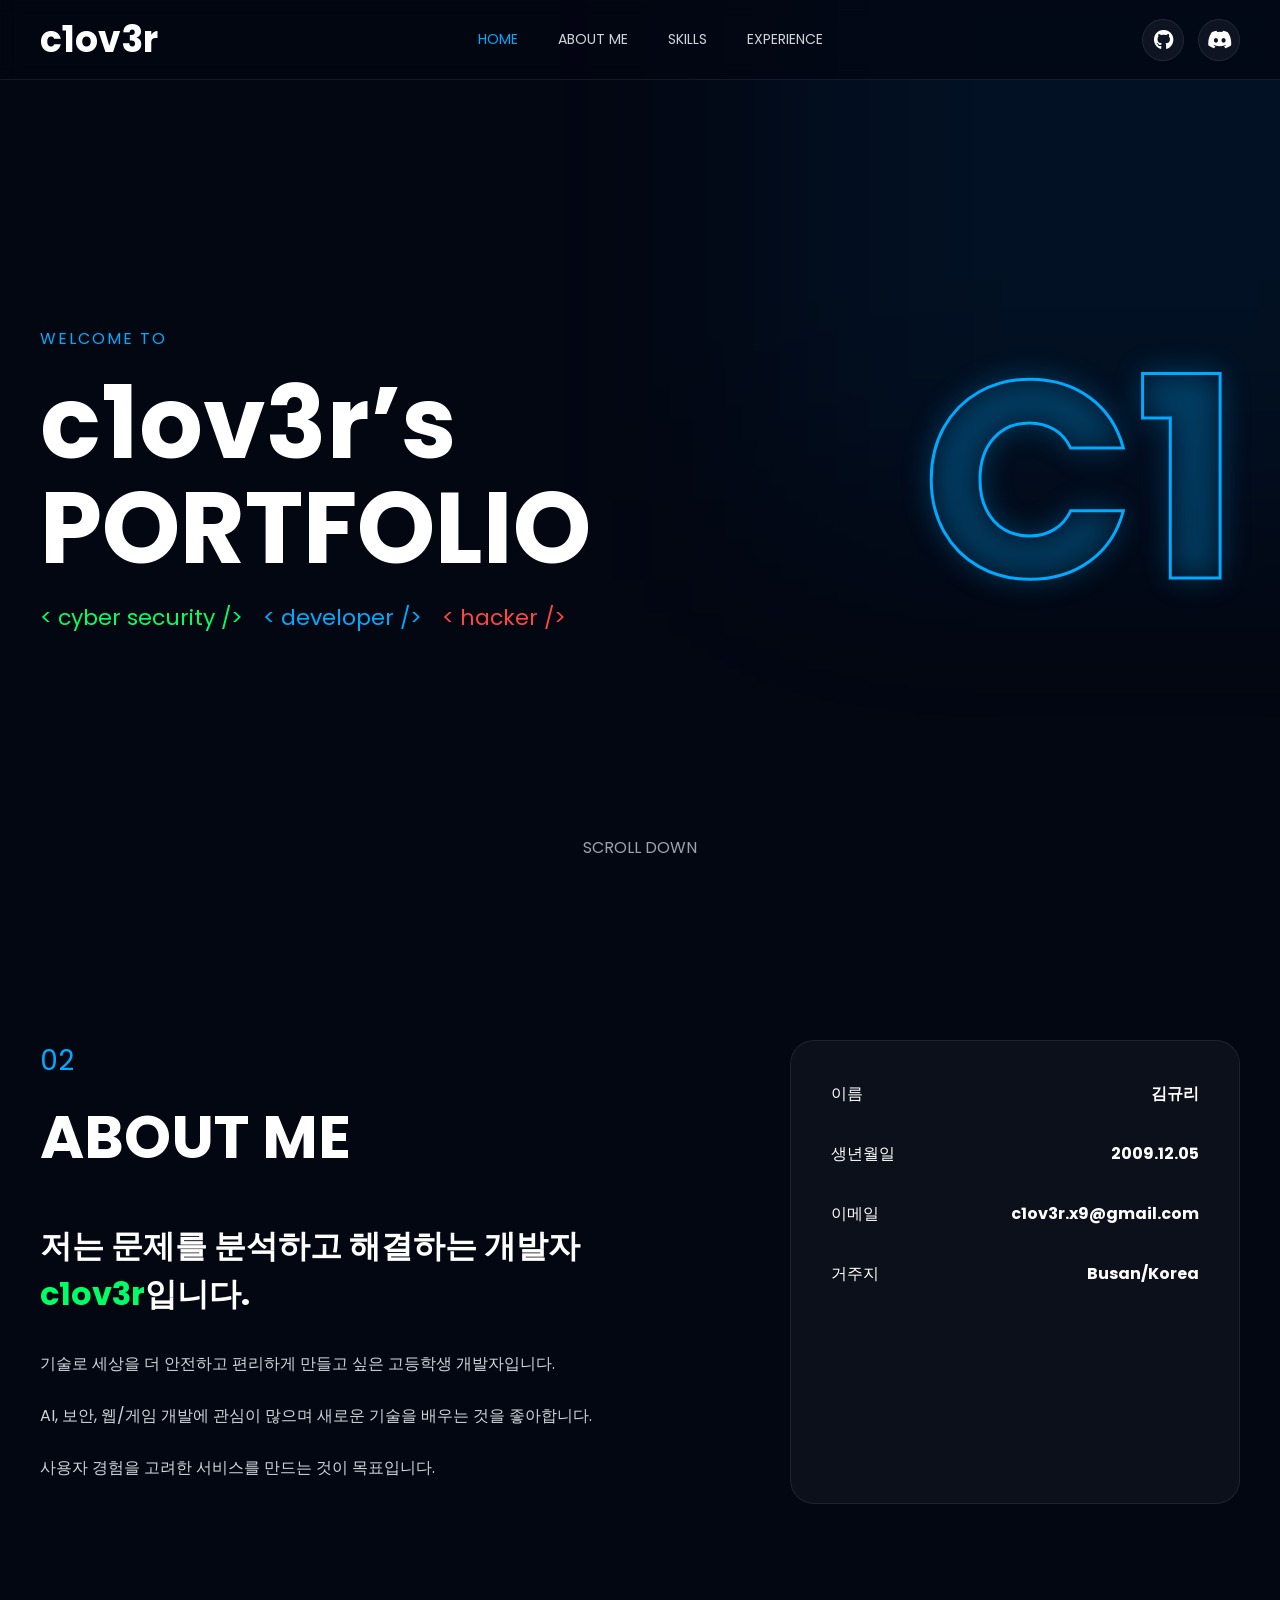
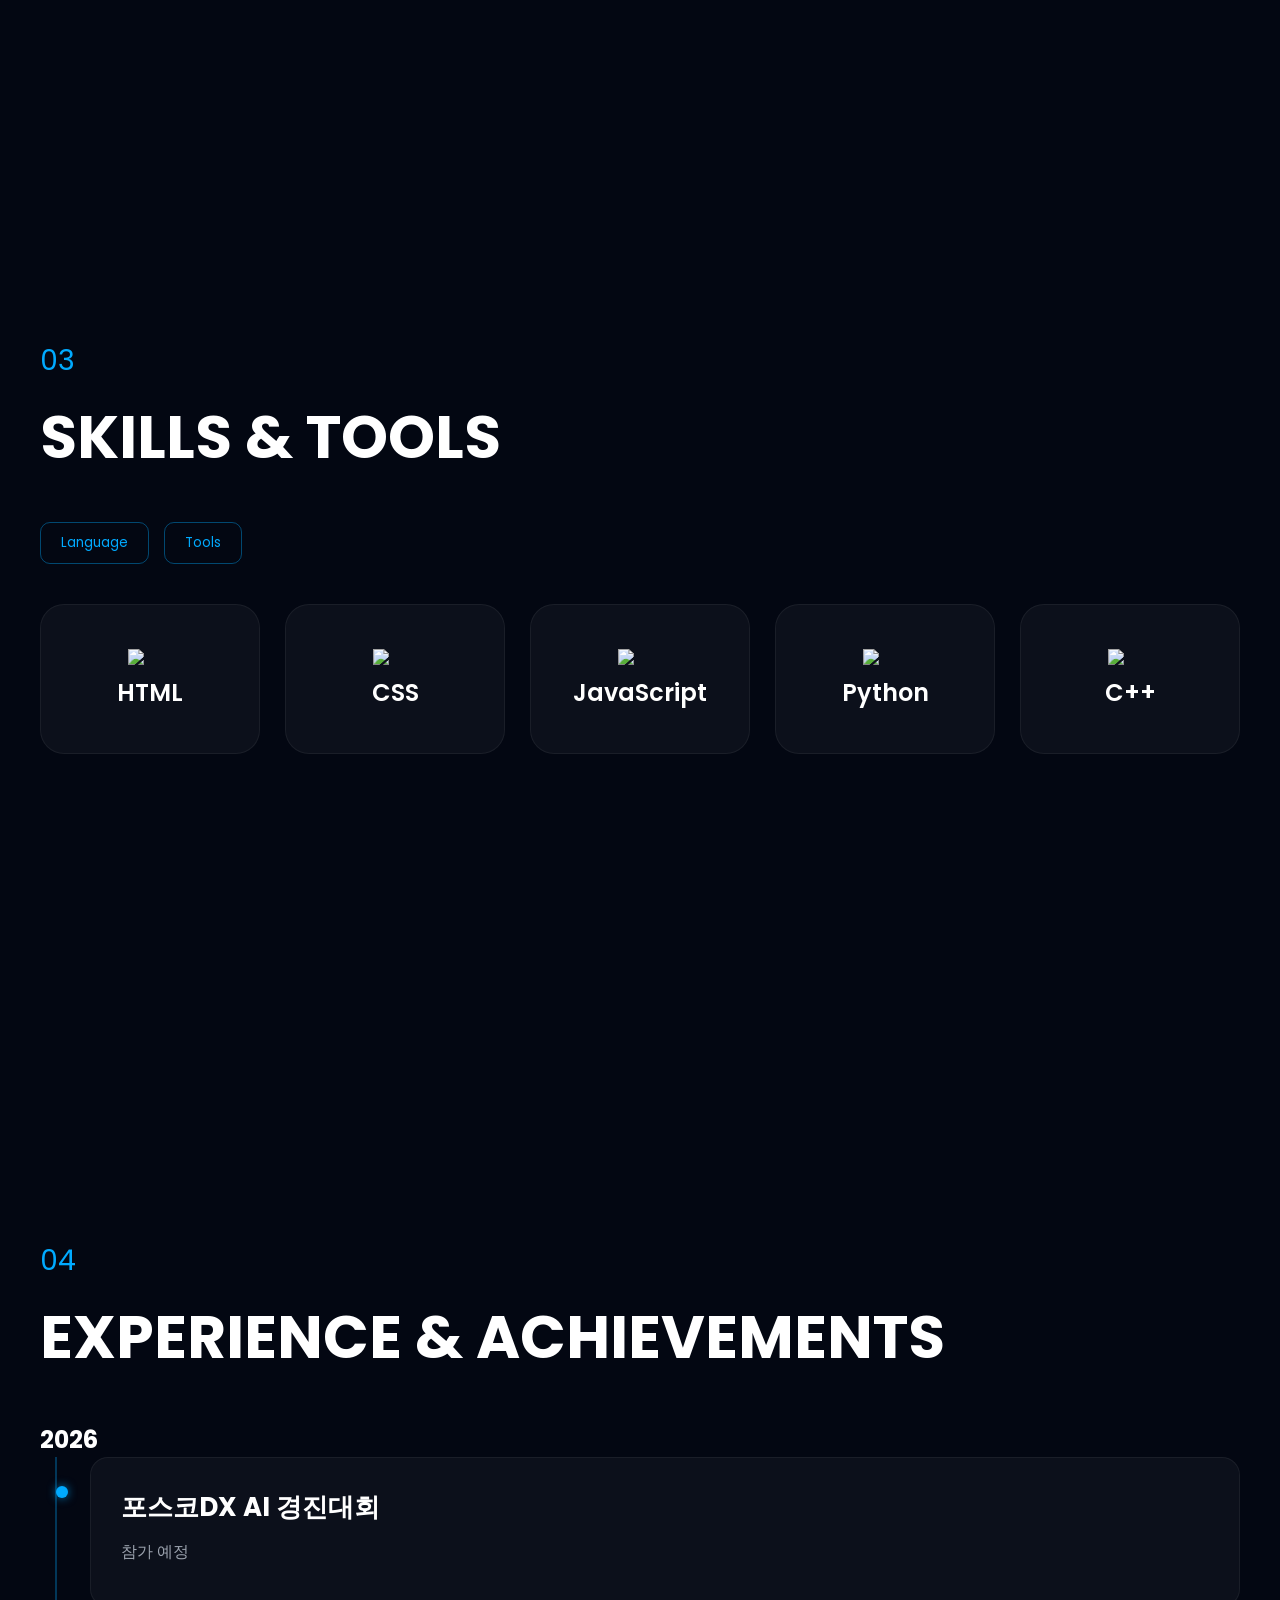
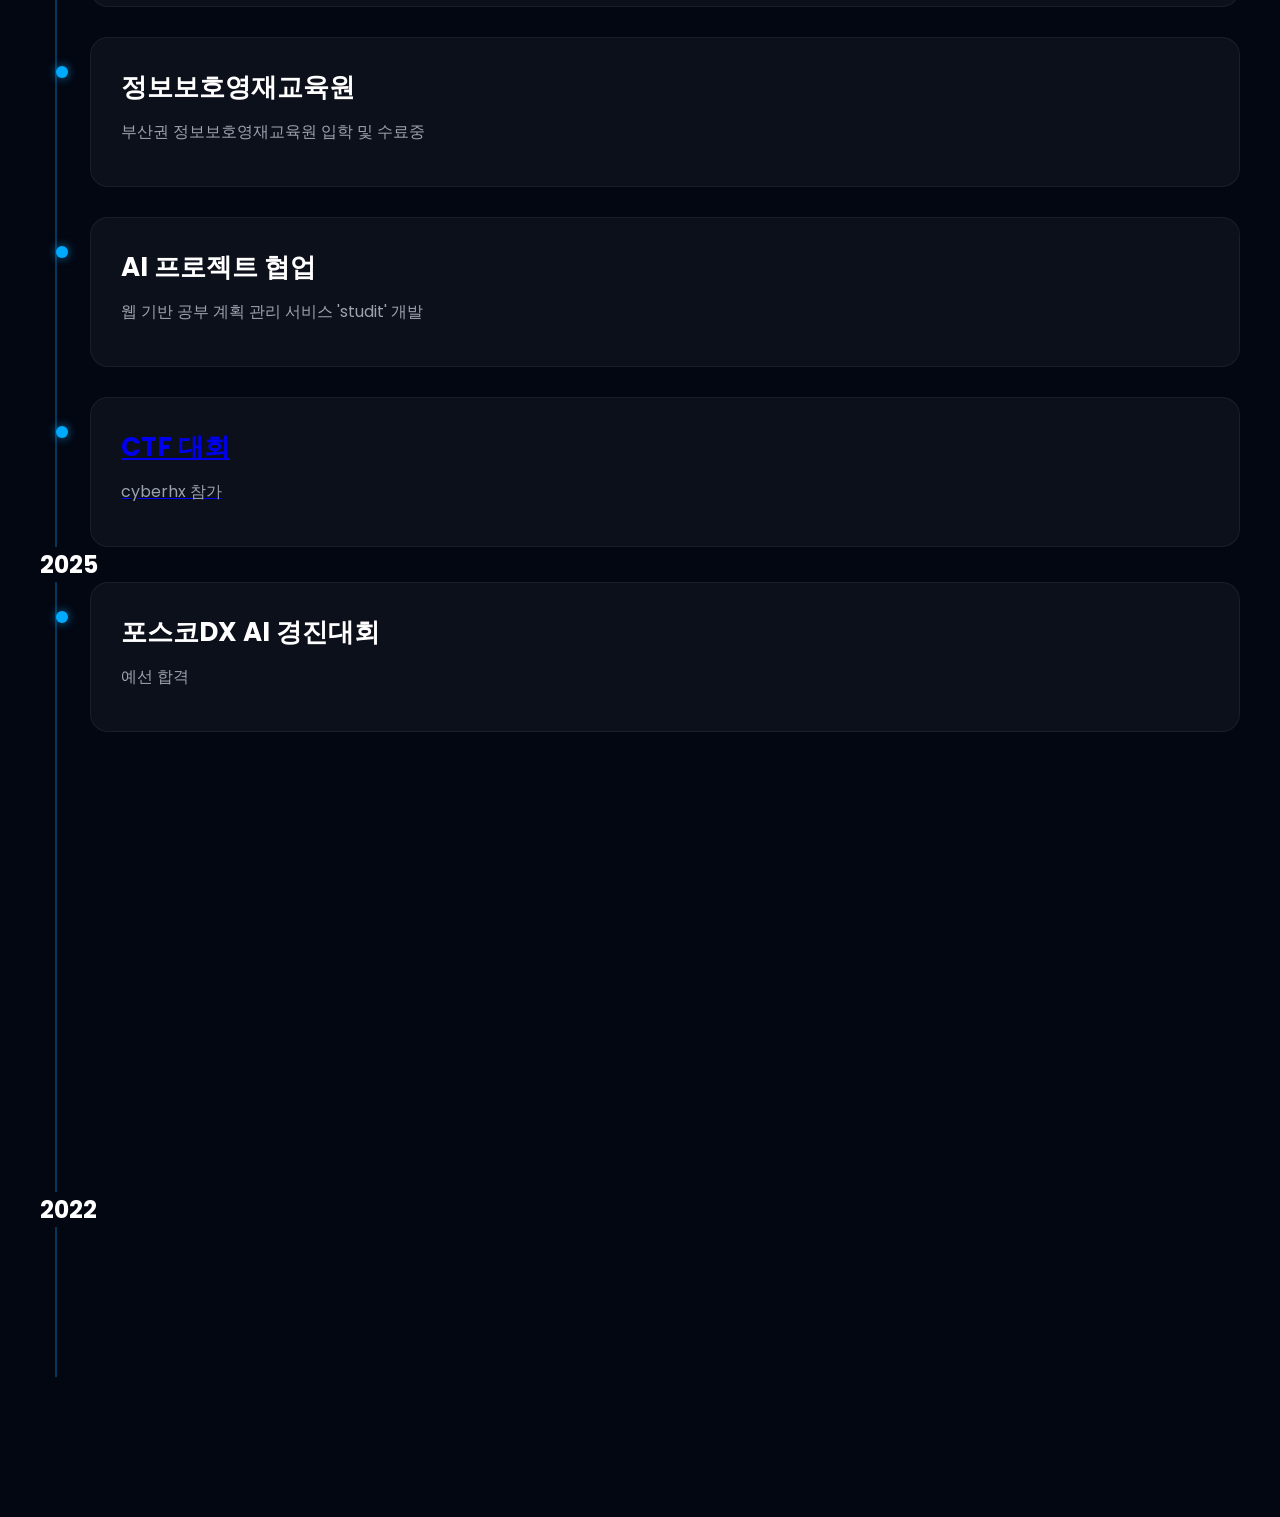
==== commit f032307b: "Update index.html" ====
--- a/index.html
+++ b/index.html
@@ -131,7 +131,7 @@
 
         <div class="timeline-card">
           <h3>정보보호영재교육원</h3>
-          <p>입학 및 수료중</p>
+          <p>부산권 정보보호영재교육원 입학 및 수료중</p>
         </div>
 
         <div class="timeline-card">
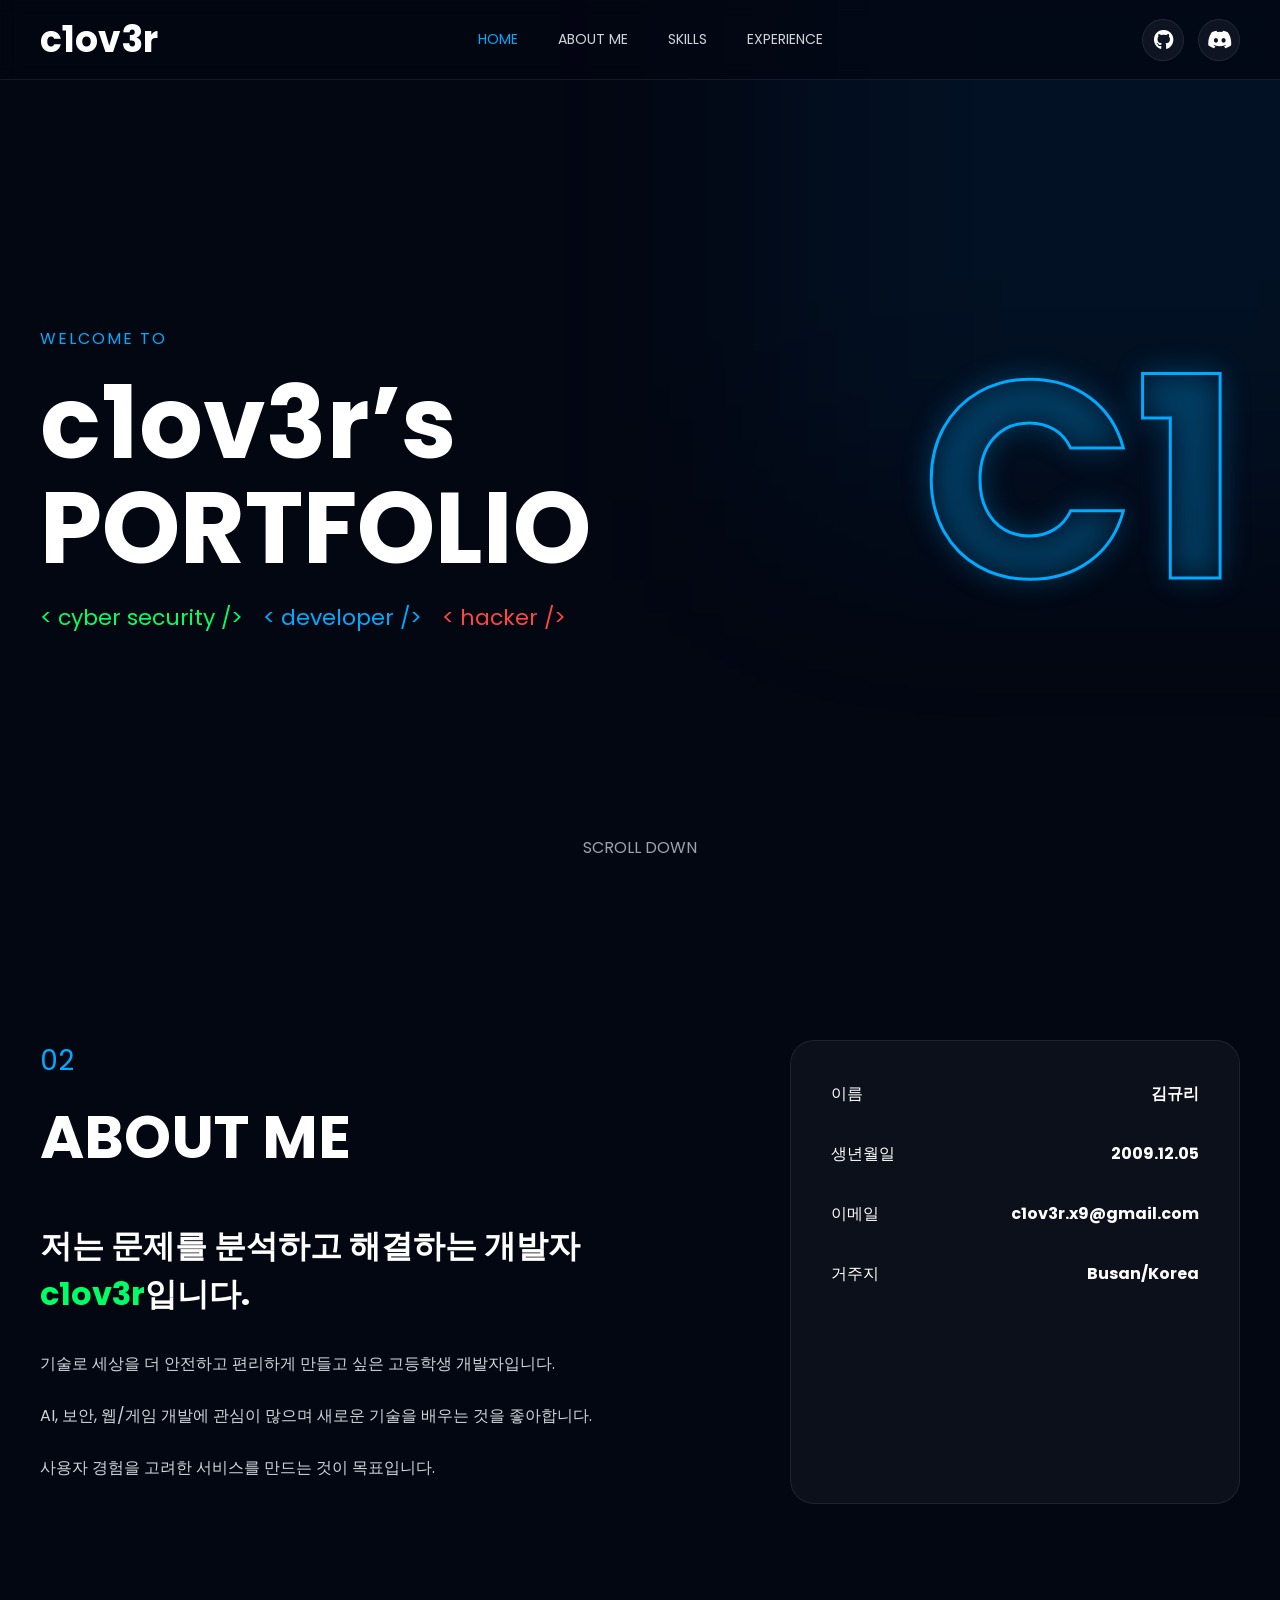
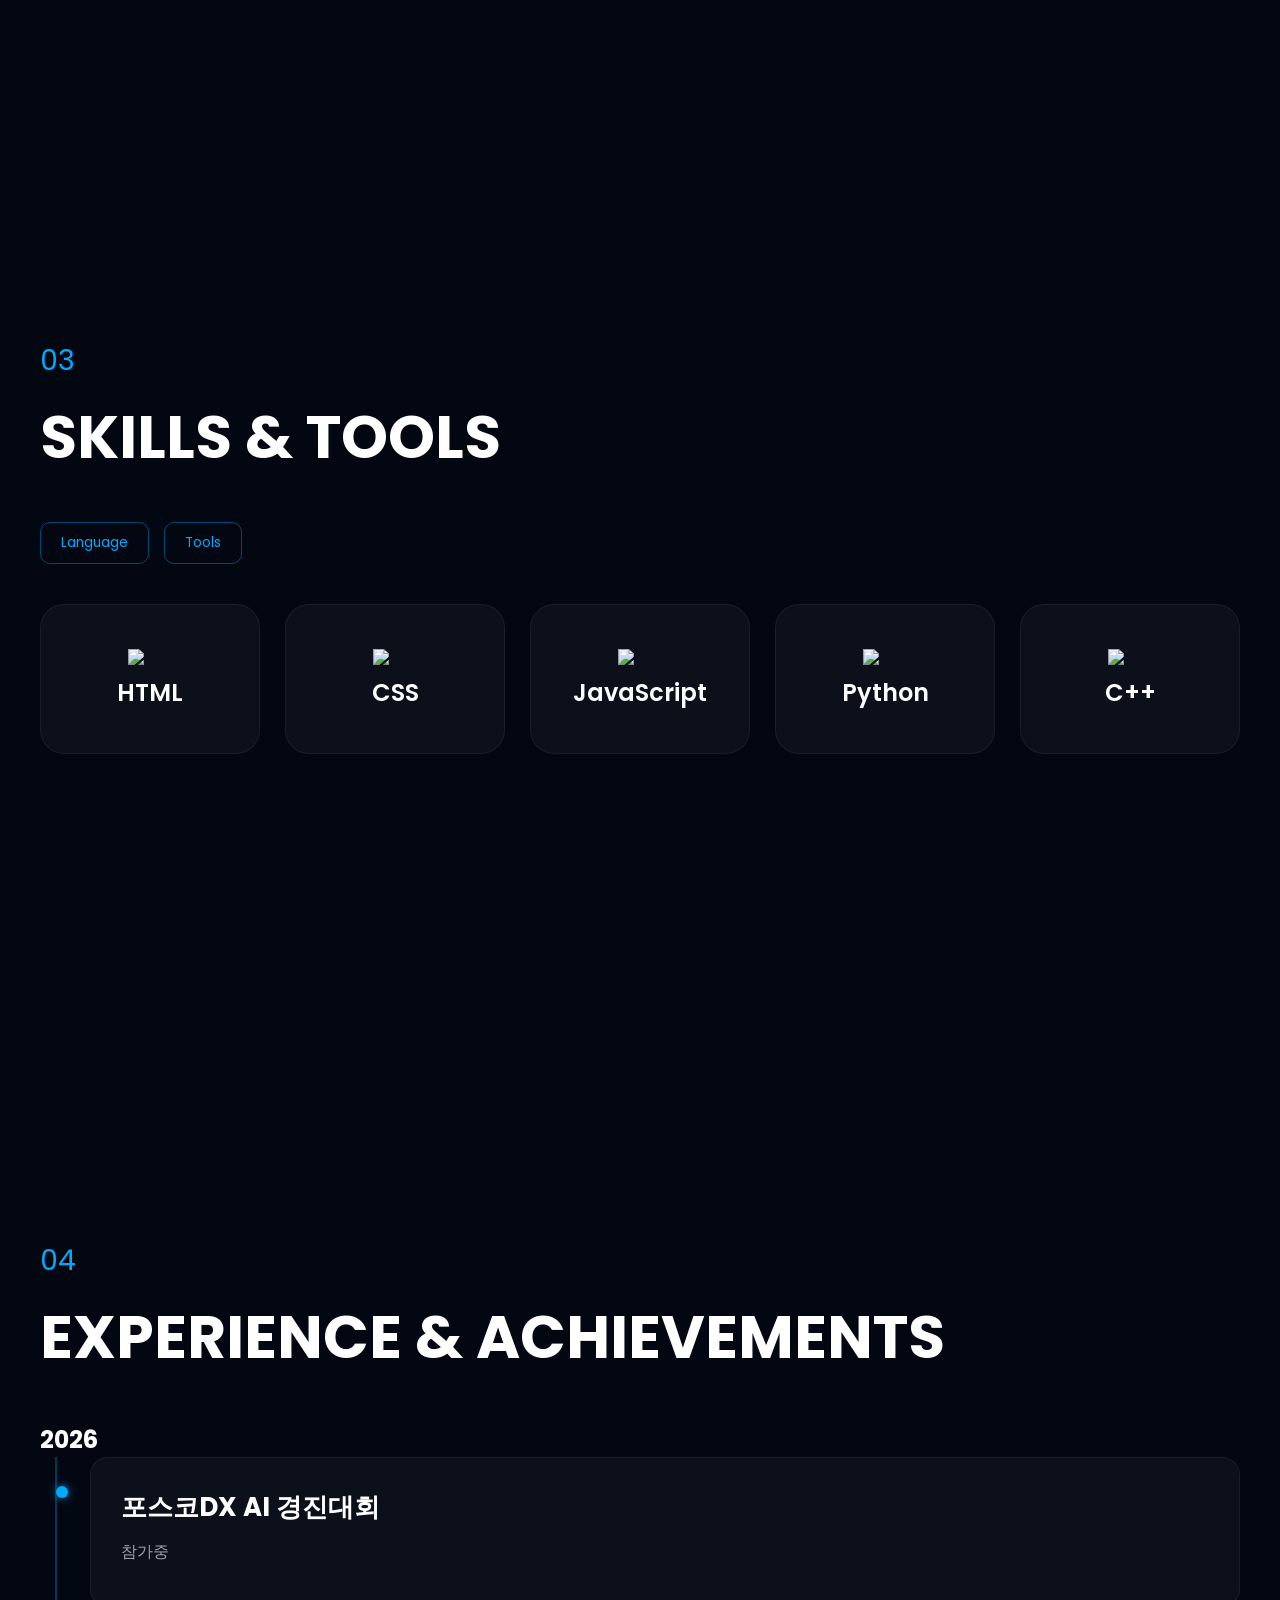
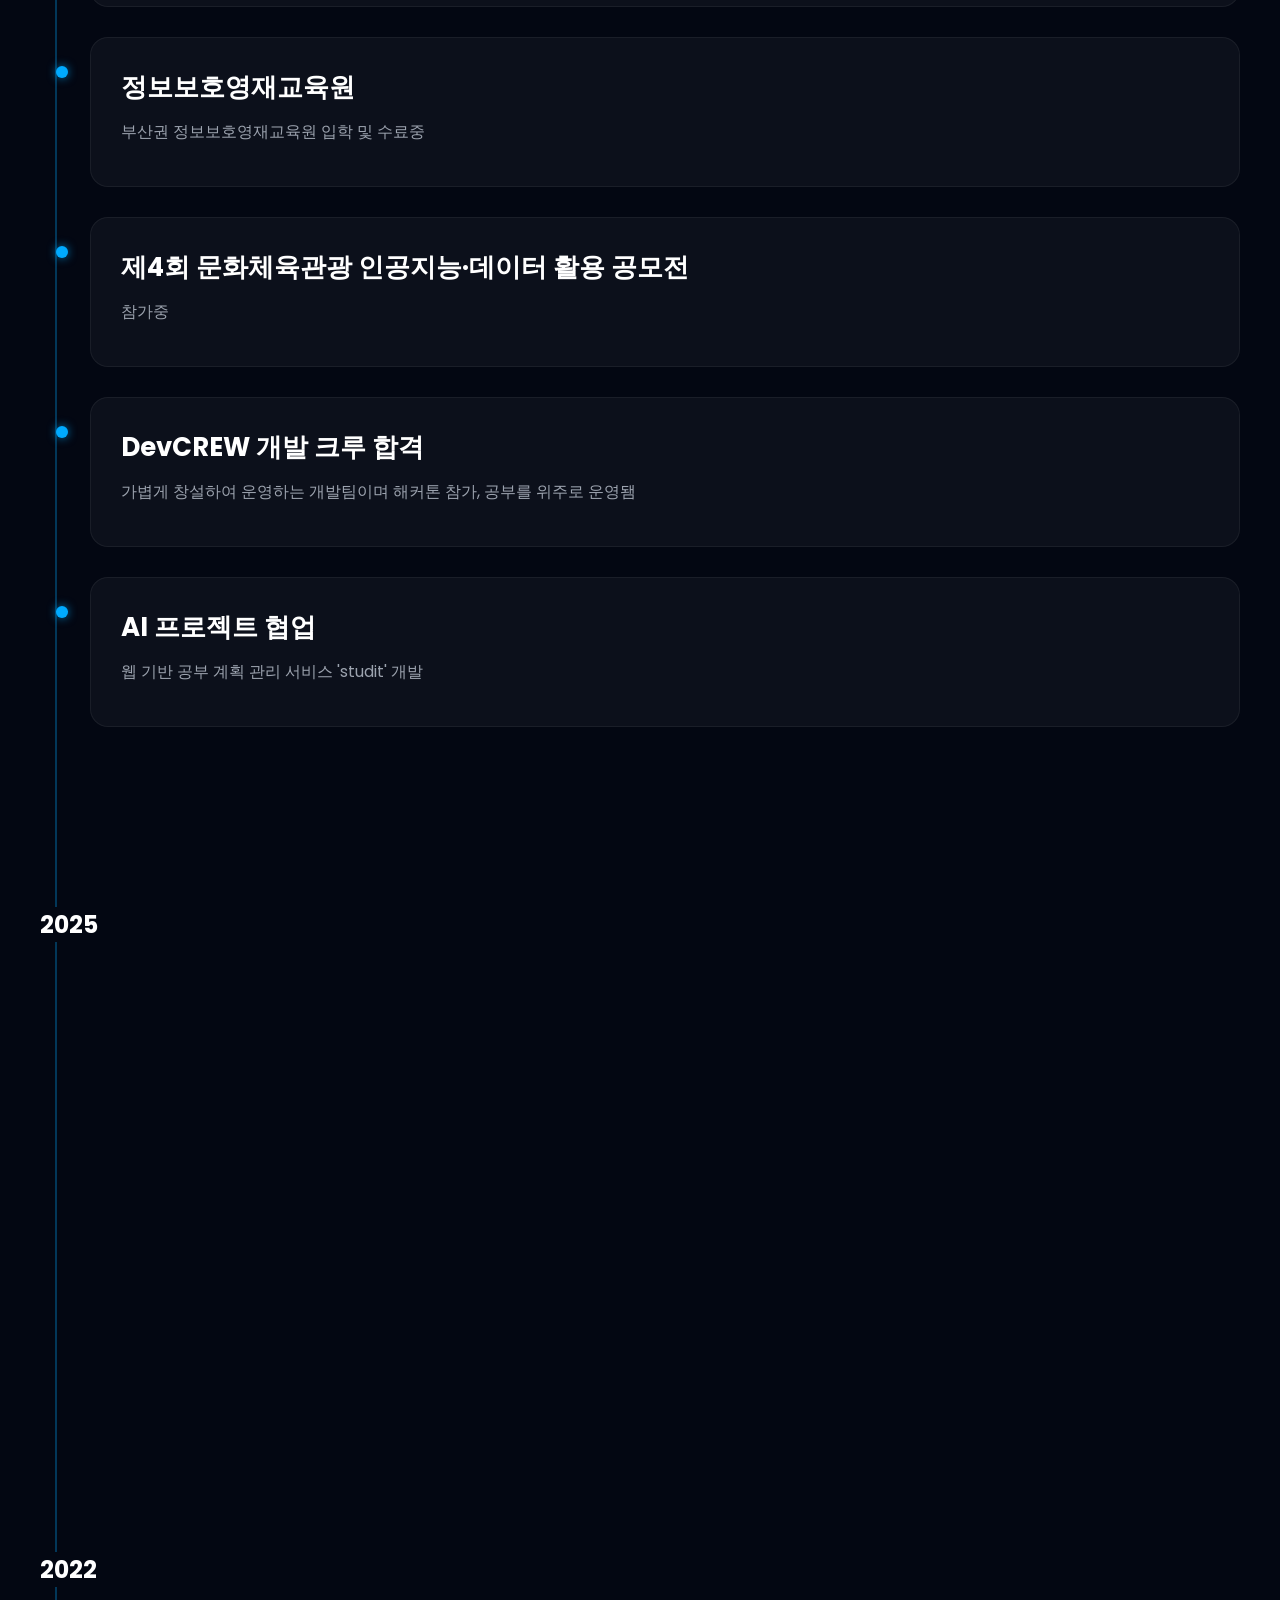
==== commit c69a11f6: "Update index.html" ====
--- a/index.html
+++ b/index.html
@@ -126,12 +126,22 @@
 
         <div class="timeline-card">
           <h3>포스코DX AI 경진대회</h3>
-          <p>참가 예정</p>
+          <p>참가중</p>
         </div>
 
         <div class="timeline-card">
           <h3>정보보호영재교육원</h3>
           <p>부산권 정보보호영재교육원 입학 및 수료중</p>
+        </div>
+
+        <div class="timeline-card">
+          <h3>제4회 문화체육관광 인공지능·데이터 활용 공모전</h3>
+          <p>참가중</p>
+        </div>
+
+        <div class="timeline-card">
+          <h3>DevCREW 개발 크루 합격</h3>
+          <p>가볍게 창설하여 운영하는 개발팀이며 해커톤 참가, 공부를 위주로 운영됌</p>
         </div>
 
         <div class="timeline-card">
